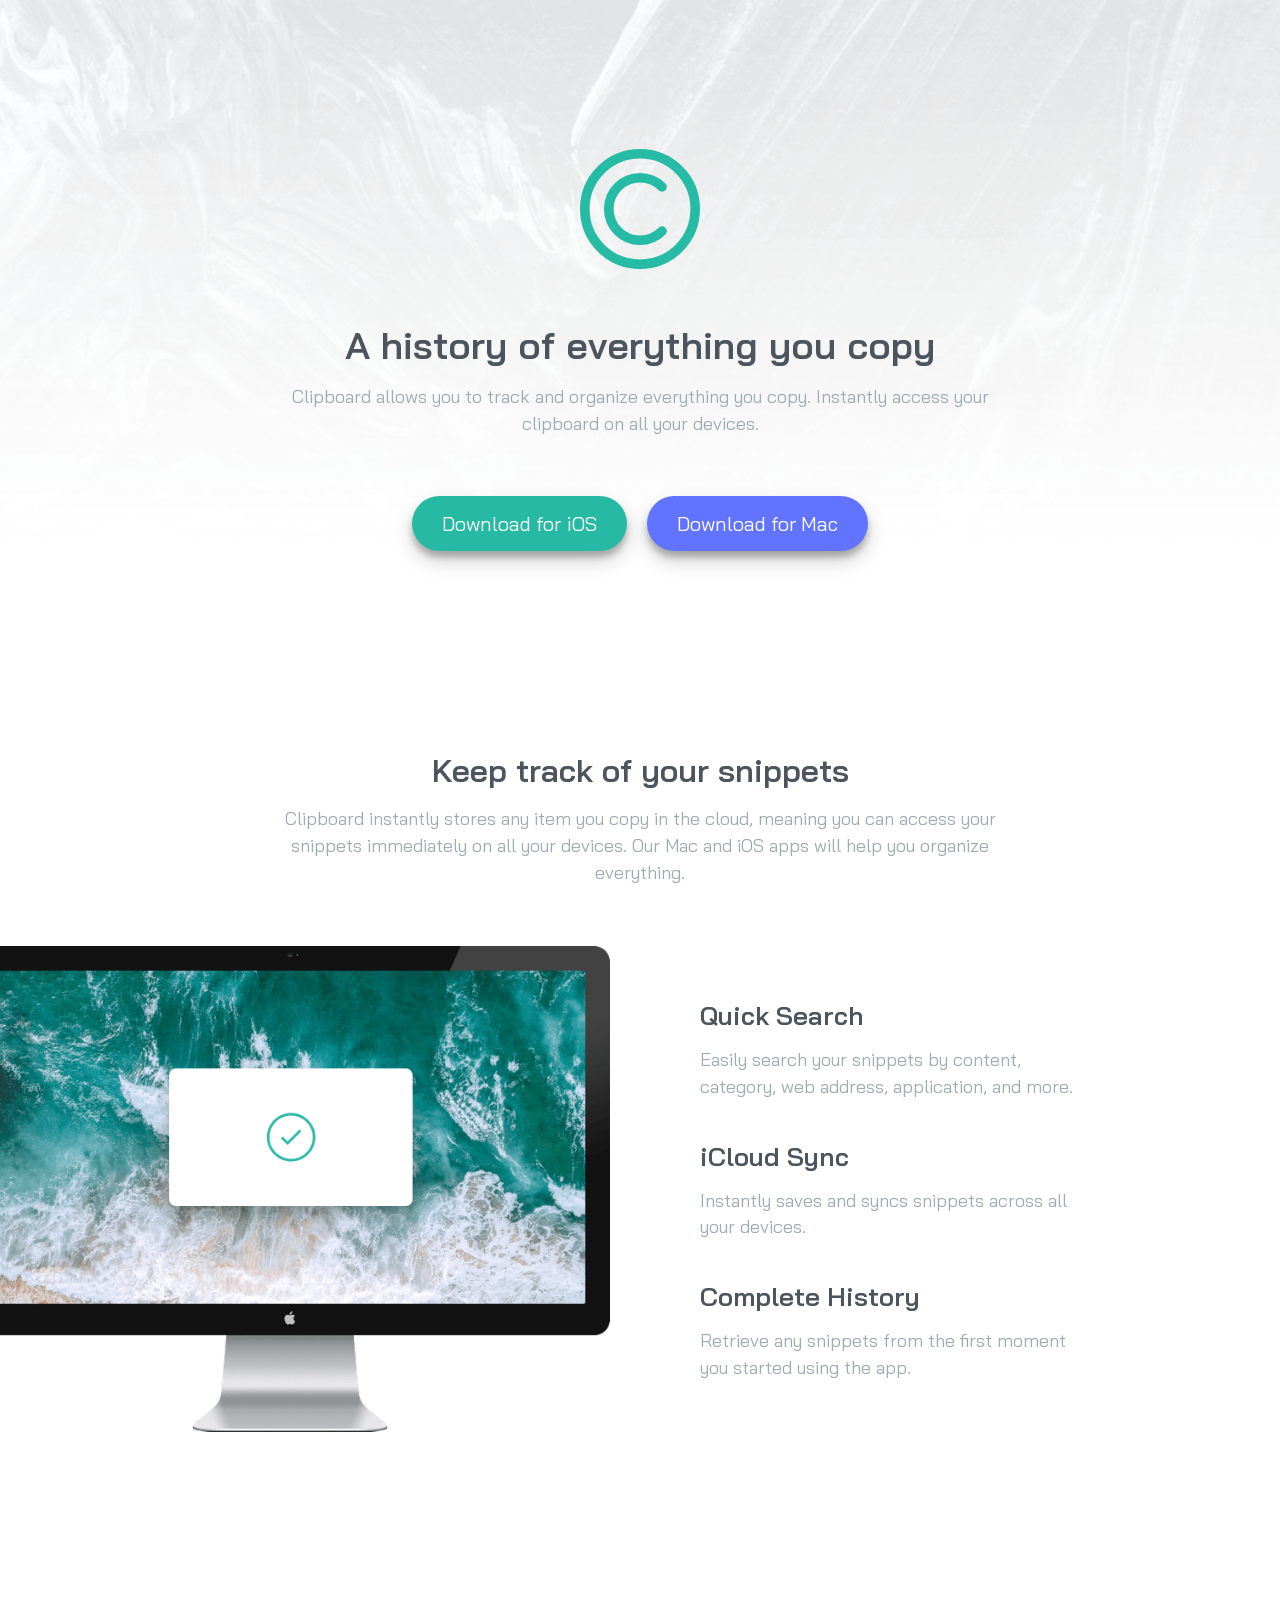
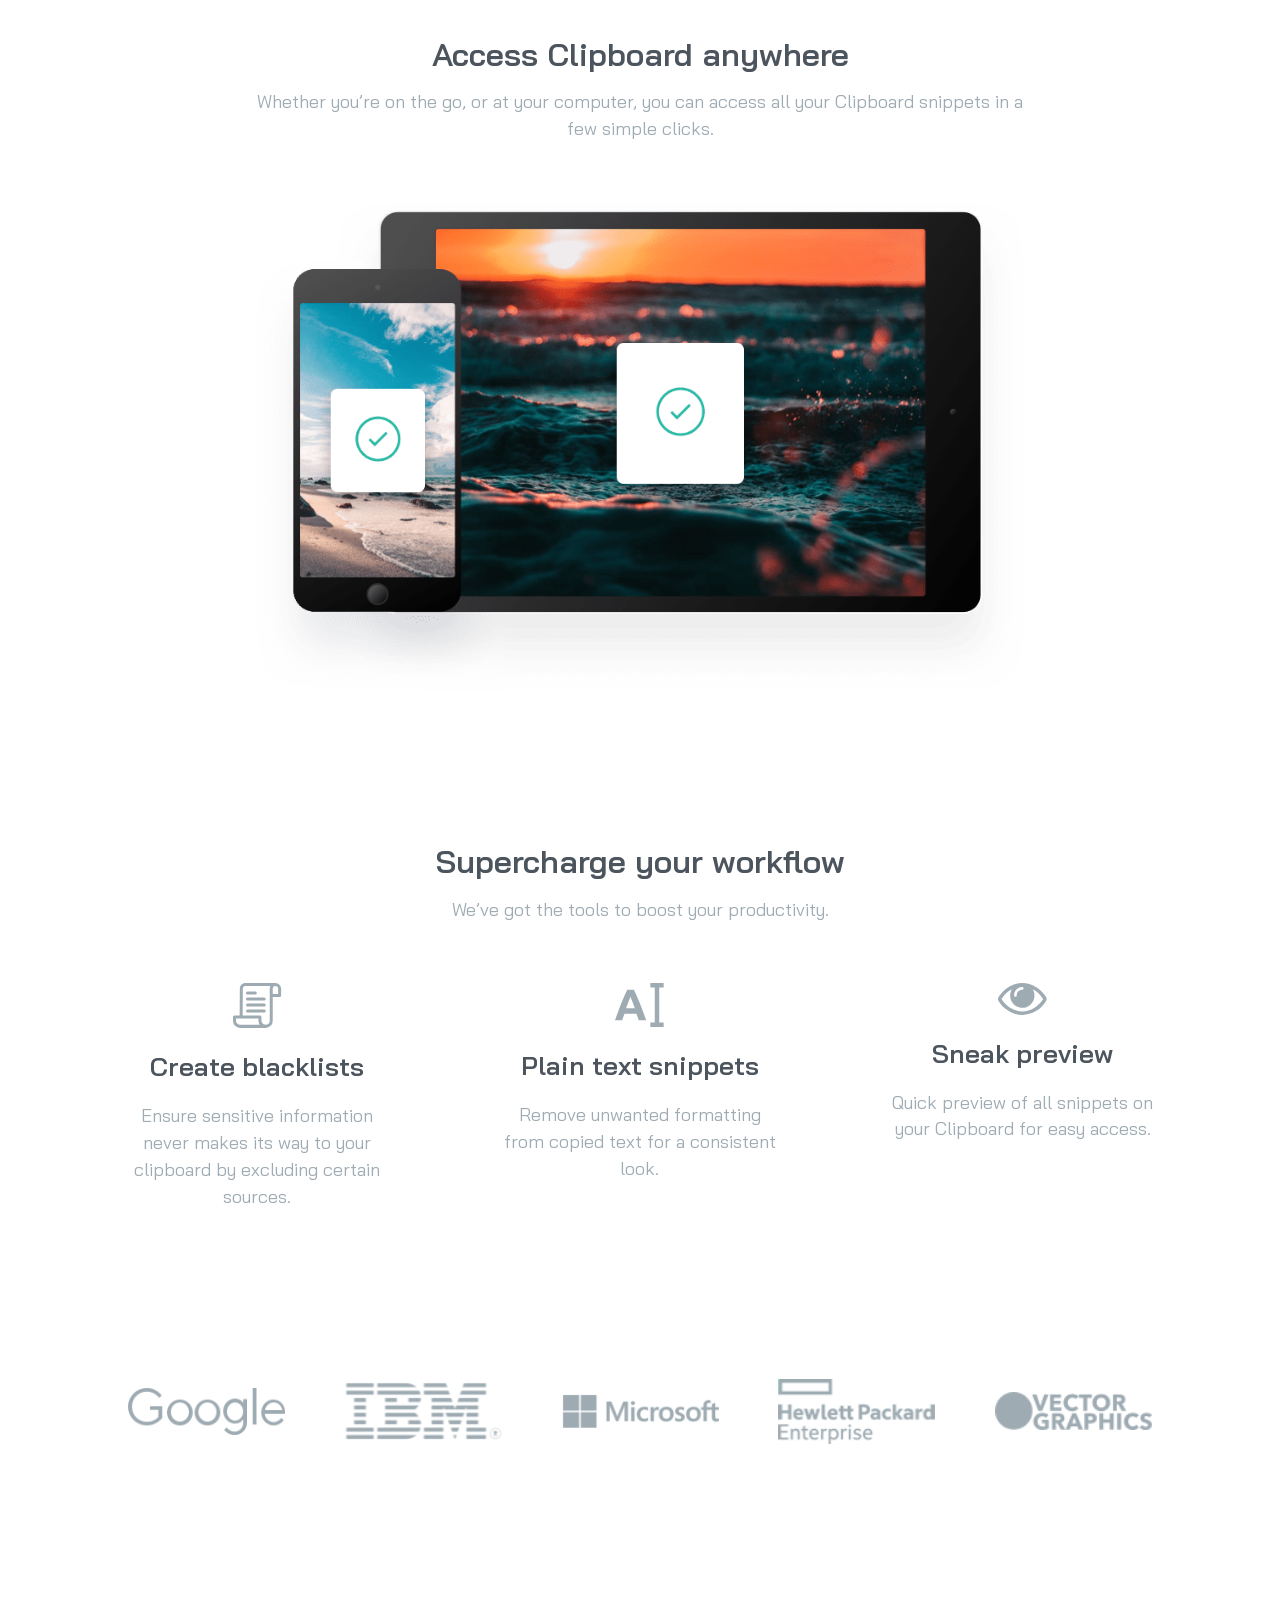
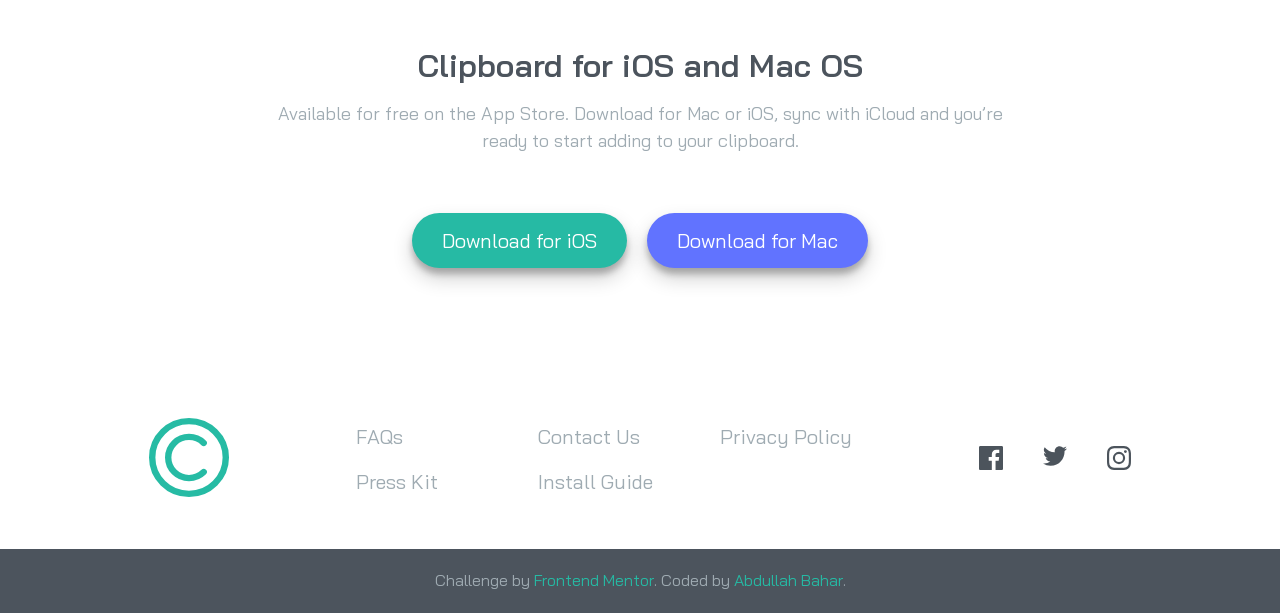
==== index.html @ fc191228 "Bu challenge için çalışan kod yüklendi." ====
<!DOCTYPE html>
<html lang="tr">

<head>
	<meta charset="UTF-8">
	<meta name="viewport" content="width=device-width, initial-scale=1.0">
	<!-- displays site properly based on user's device -->

	<link rel="icon" type="image/png" sizes="32x32" href="./images/favicon/favicon-32x32.png">

	<title>Frontend Mentor | Clipboard Landing Page</title>

	<!-- Google Fonts Preconnect -->
	<link rel="preconnect" href="https://fonts.googleapis.com">
	<link rel="preconnect" href="https://fonts.gstatic.com" crossorigin>

	<!-- Google Fonts -->
	<link href="https://fonts.googleapis.com/css2?family=Bai+Jamjuree:wght@400;600&display=swap" rel="stylesheet">

	<!-- CSS -->
	<link rel="stylesheet" href="css/style.css">
</head>

<body>
	<!-- Header Start -->
	<header class="header text-align-center">
		<div class="container">
			<div class="header-logo">
				<img class="logo" src="images/logo/logo.svg" alt="logo">
			</div>
			<div class="header-content">
				<h1 class="heading-pbe">A history of everything you copy</h1>
				<p class="text-pbe">
					Clipboard allows you to track and organize everything you
					copy. Instantly access your clipboard on all your devices.
				</p>
			</div>
			<div class="buttons">
				<a class="btn btn-ios" href="#">Download for iOS</a>
				<a class="btn btn-mac" href="#">Download for Mac</a>
			</div>
		</div>
	</header>
	<!-- Header End -->

	<!-- Menu Start -->
	<menu class="menu text-align-center">
		<div class="container">
			<div class="menu-head">
				<h2 class="heading-pbe">Keep track of your snippets</h2>
				<p class="text-pbe">
					Clipboard instantly stores any item you copy in the cloud,
					meaning you can access your snippets immediately on all your
					devices. Our Mac and iOS apps will help you organize everything.
				</p>
			</div>
			<div class="flex-direction menu-body">
				<div class="menu-img">
					<img src="images/image-computer.png" alt="computer image">
				</div>
				<div class="flex-direction menu-content">
					<div>
						<h3 class="heading-pbe">Quick Search</h3>
						<p>Easily search your snippets by content, category, web address, application, and more.</p>
					</div>
					<div>
						<h3 class="heading-pbe">iCloud Sync</h3>
						<p>Instantly saves and syncs snippets across all your devices.</p>
					</div>
					<div>
						<h3 class="heading-pbe">Complete History</h3>
						<p>Retrieve any snippets from the first moment you started using the app.</p>
					</div>
				</div>
			</div>
		</div>
	</menu>
	<!-- Menu End -->

	<!-- Section Access Start -->
	<section class="section text-align-center">
		<div class="container">
			<div class="section-header">
				<h2 class="heading-pbe">Access Clipboard anywhere</h2>
				<p class="text-pbe">
					Whether you’re on the go, or at your computer, you can access all your Clipboard
					snippets in a few simple clicks.
				</p>
			</div>
			<div class="section-img">
				<img src="images/image-devices.png" alt="devices image">
			</div>
		</div>
	</section>
	<!-- Section Access End -->

	<!-- Section Supercharge Start -->
	<section class="section workflow text-align-center">
		<div class="container">
			<div class="section-header">
				<h2 class="heading-pbe">Supercharge your workflow</h2>
				<p class="text-pbe">
					We’ve got the tools to boost your productivity.
				</p>
			</div>
			<div class="flex-direction section-content">
				<div class="card">
					<img class="section-icon pbe-2" src="images/icon/icon-blacklist.svg" alt="">
					<h3 class="pbe-2">Create blacklists</h3>
					<p class="pbe-2">Ensure sensitive information never makes its way to your clipboard by excluding
						certain sources.
					</p>
				</div>
				<div class="card">
					<img class="section-icon pbe-2" src="images/icon/icon-text.svg" alt="">
					<h3 class="pbe-2">Plain text snippets</h3>
					<p class="pbe-2">Remove unwanted formatting from copied text for a consistent look.</p>
				</div>
				<div class="card">
					<img class="section-icon pbe-2" src="images/icon/icon-preview.svg" alt="">
					<h3 class="pbe-2">Sneak preview</h3>
					<p class="pbe-2">Quick preview of all snippets on your Clipboard for easy access.</p>
				</div>
			</div>
		</div>
	</section>
	<!-- Section Supercharge End -->

	<!-- Brand Start -->
	<section class="brand">
		<div class="container">
			<div class="brand-lists flex-direction">
				<a class="brand-item">
					<img src="images/icon/logo-google.png" alt="google icon">
				</a>
				<a class="brand-item">
					<img src="images/icon/logo-ibm.png" alt="ibm icon">
				</a>
				<a class="brand-item">
					<img src="images/icon/logo-microsoft.png" alt="microsoft icon">
				</a>
				<a class="brand-item">
					<img src="images/icon/logo-hp.png" alt="hp icon">
				</a>
				<a class="brand-item">
					<img src="images/icon/logo-vector-graphics.png" alt="vg icon">
				</a>
			</div>
		</div>
	</section>
	<!-- Brand End -->

	<!-- Section Clipboard Start -->
	<section class="section">
		<div class="container text-align-center">
			<div>
				<h2 class="heading-pbe">Clipboard for iOS and Mac OS</h2>
				<p class="text-pbe">
					Available for free on the App Store. Download for Mac or iOS, sync with iCloud
					and you’re ready to start adding to your clipboard.
				</p>
			</div>
			<div class="buttons">
				<a class="btn btn-ios" href="#">Download for iOS</a>
				<a class="btn btn-mac" href="#">Download for Mac</a>
			</div>
		</div>
	</section>
	<!-- Section Clipboard End -->

	<!-- Footer Start -->
	<footer class="footer">
		<div class="container">
			<div class="footer-logo">
				<a href="#">
					<img src="images/logo/logo.svg" alt="logo">
				</a>
			</div>
			<div>
				<ul class="footer-links">
					<li class="footer-link">
						<a href="#">FAQs</a>
					</li>
					<li class="footer-link">
						<a href="#">Contact Us</a>
					</li>
					<li class="footer-link">
						<a href="#">Privacy Policy</a>
					</li>
					<li class="footer-link">
						<a href="#">Press Kit</a>
					</li>
					<li class="footer-link">
						<a href="#">Install Guide</a>
					</li>
				</ul>
			</div>
			<div class="social">
				<ul class="social-links">
					<li class="social-link">
						<a href="#">
							<img src="images/icon/icon-facebook.svg" alt="facebook icon">
						</a>
					</li>
					<li class="social-link">
						<a href="#">
							<img src="images/icon/icon-twitter.svg" alt="twitter icon">
						</a>
					</li>
					<li class="social-link">
						<a href="#">
							<img src="images/icon/icon-instagram.svg" alt="instagram icon">
						</a>
					</li>
				</ul>
			</div>
		</div>
	</footer>
	<!-- Footer End -->

	<!-- Footer Bottom Start -->
	<section class="footer-bottom text-align-center">
		<div class="container">
			<p class="attribution">
				Challenge by <a href="https://www.frontendmentor.io?ref=challenge" target="_blank">Frontend Mentor</a>.
				Coded by <a href="#">Abdullah Bahar</a>.
			</p>
		</div>
	</section>
	<!-- Footer Bottom End -->
</body>

</html>
---- css/style.css ----
/* =========== Variables =========== */
:root {
	/* Primary */
	--green-500: hsl(171, 66%, 44%);
	--blue-100: hsl(233, 100%, 69%);
	/* Neutral */
	--gray-700: hsl(210, 10%, 33%);
	--gray-500: hsl(201, 11%, 66%);
	--white: hsl(0, 0%, 100%);
}

/* =========== Global Styles =========== */
* {
	margin: 0;
	padding: 0;
	box-sizing: border-box;
}

html {
	font-size: 56.25%;
}

body {
	font-family: "Bai Jamjuree", sans-serif;
	font-weight: 400;
	/* Default Font Değeri */
	font-style: normal;
}

h1,
h2,
h3 {
	color: var(--gray-700);
	font-weight: 600;
}

h1 {
	font-size: 3.8rem;
}

h2 {
	font-size: 3.2rem;
}

h3 {
	font-size: 2.6rem;
}

p {
	font-size: 1.8rem;
	line-height: 1.5;
	color: var(--gray-500);
}

a {
	display: inline-block;
	text-decoration: none;
}

img {
	width: 100%;
	height: auto;
}

ul {
	list-style: none;
}

.container {
	/* I. Yönetem - yatayda ortalama */
	max-width: 90%;
	margin-inline: auto;

	/* II. Yönetem - yatayda ortalama */
	/* padding-inline: 5%; */

	margin-block-end: 20rem;
}

.section .container {
	margin-block-end: 15rem;
}

.heading-pbe {
	padding-block-end: 1.5rem;
}

.text-pbe {
	padding-block-end: 6rem;
}

.pbe-2 {
	padding-block-end: 2rem;
}

.text-align-center {
	text-align: center;
}

.flex-direction {
	display: flex;
	flex-direction: column;
	gap: 6rem;
}

/* Buttons */
.btn {
	font-size: 2rem;
	background-color: var(--blue-100);
	color: var(--white);
	border-radius: 5rem;
	padding: 1.5rem 6rem;
	box-shadow: rgba(0, 0, 0, 0.19) 0px 10px 20px,
		rgba(0, 0, 0, 0.23) 0px 6px 6px;
	transition: all .5s ease;
}

.btn-ios {
	background-color: var(--green-500);
}

.btn:hover {
	opacity: .7;
}

.buttons {
	display: flex;
	flex-direction: column;
	align-items: center;
	gap: 2rem;
}

/* =========== Header =========== */
.header {
	background-image: url("../images/background/bg-header-mobile.png");
	background-repeat: no-repeat;
	background-size: cover;
	background-origin: padding-box;
	background-position: center;
}

.header .logo {
	width: 12rem;
	padding-block: 15rem 5rem;
}

/* =========== Section Supercharge =========== */

.section .section-icon {
	width: 5rem;
}

/* =========== Brand =========== */

.brand .flex-direction {
	align-items: center;
}

.brand .brand-item {
	width: 15rem;
}

/* =========== Footer =========== */

.footer .container {
	display: grid;
	gap: 5rem;
	margin-block-end: 5rem;
	justify-items: center;
	text-align: center;
}

.footer .footer-logo {
	width: 8rem;
}

.footer .footer-links {
	display: flex;
	flex-direction: column;
	gap: 2rem;
}

.footer .footer-links a {
	font-size: 2rem;
	color: var(--gray-500);
	transition: color .3s ease-in-out;
}

.footer .footer-link a:hover {
	color: var(--green-500);
}

.footer .social-links {
	display: flex;
	flex-direction: row;
	gap: 4rem;
}

/* =========== Footer Bottom =========== */

.footer-bottom {
	background-color: var(--gray-700);
}

.footer-bottom .container {
	margin-block: 0;
	padding-block: 2rem;
}

.attribution {
	text-align: center;
	font-size: 1.6rem;
}

.attribution a {
	color: var(--green-500)
}

/* =========== Responsive =========== */

@media screen and (min-width: 576px) {
	/* Header Backgroun change */
	.header {
		background-image: url("../images/background/bg-header-desktop.png");
	}
}

@media screen and (min-width: 768px) {
	html {
		font-size: 62.25%;
	}
	
	/* Container */
	.container {
		width: 70%;
	}

	/* Buttons */
	.buttons {
		flex-direction: row;
		justify-content: center;
	}

	.btn {
		padding-inline: 3rem;
	}

}

@media screen and (min-width: 992px) {
	/* menu */
	.footer .container,
	.brand .container,
	.section.workflow .container,
	.menu .container {
		margin-inline: unset;
		max-width: unset;
		width: 100%;
	}

	.menu .menu-head {
		max-width: 70%;
		margin-inline: auto;
	}

	.menu .menu-body {
		flex-direction: row;
	}

	.menu .menu-img {
		flex-basis: 50%;
	}

	.menu .menu-img img {
		position: relative;
		left: -3rem;
	}

	.menu .menu-body .menu-content {
		flex-direction: column;
		text-align: start;
		gap: 4rem;
		flex-basis: 30%;
		margin-block: auto;
	}

	/* Section Supercharge */	
	.section .section-content {
		max-width: 85%;
		margin-inline: auto;
		flex-direction: row;
		justify-content: space-around;
	}

	.section .section-content .card {
		width: 25%;
	}

	/* Brand */
	.brand .container {
		max-width: 80%;
		margin-inline: auto;
	}

	.brand .brand-lists {
		flex-direction: row;
		justify-content: space-between;
	}

	.brand .brand-item {
		width: 20rem;
	}

	/* Footer */
	.footer .container {
		padding-inline: 15rem;
		grid-template-columns: repeat(3, auto);
		grid-template-rows: auto;
		align-items: center;
		justify-content: space-between;
	}

	.footer .footer-links {
		display: grid;
		grid-template-columns: repeat(3, 1fr);
		grid-template-rows: auto;
		column-gap: 5rem;
		text-align: start;
	}
}

@media screen and (min-width: 1200px) {
	/* Container */
	.container {
		width: 60%;
	}

	.menu .menu-head {
		max-width: 60%;
	}
}
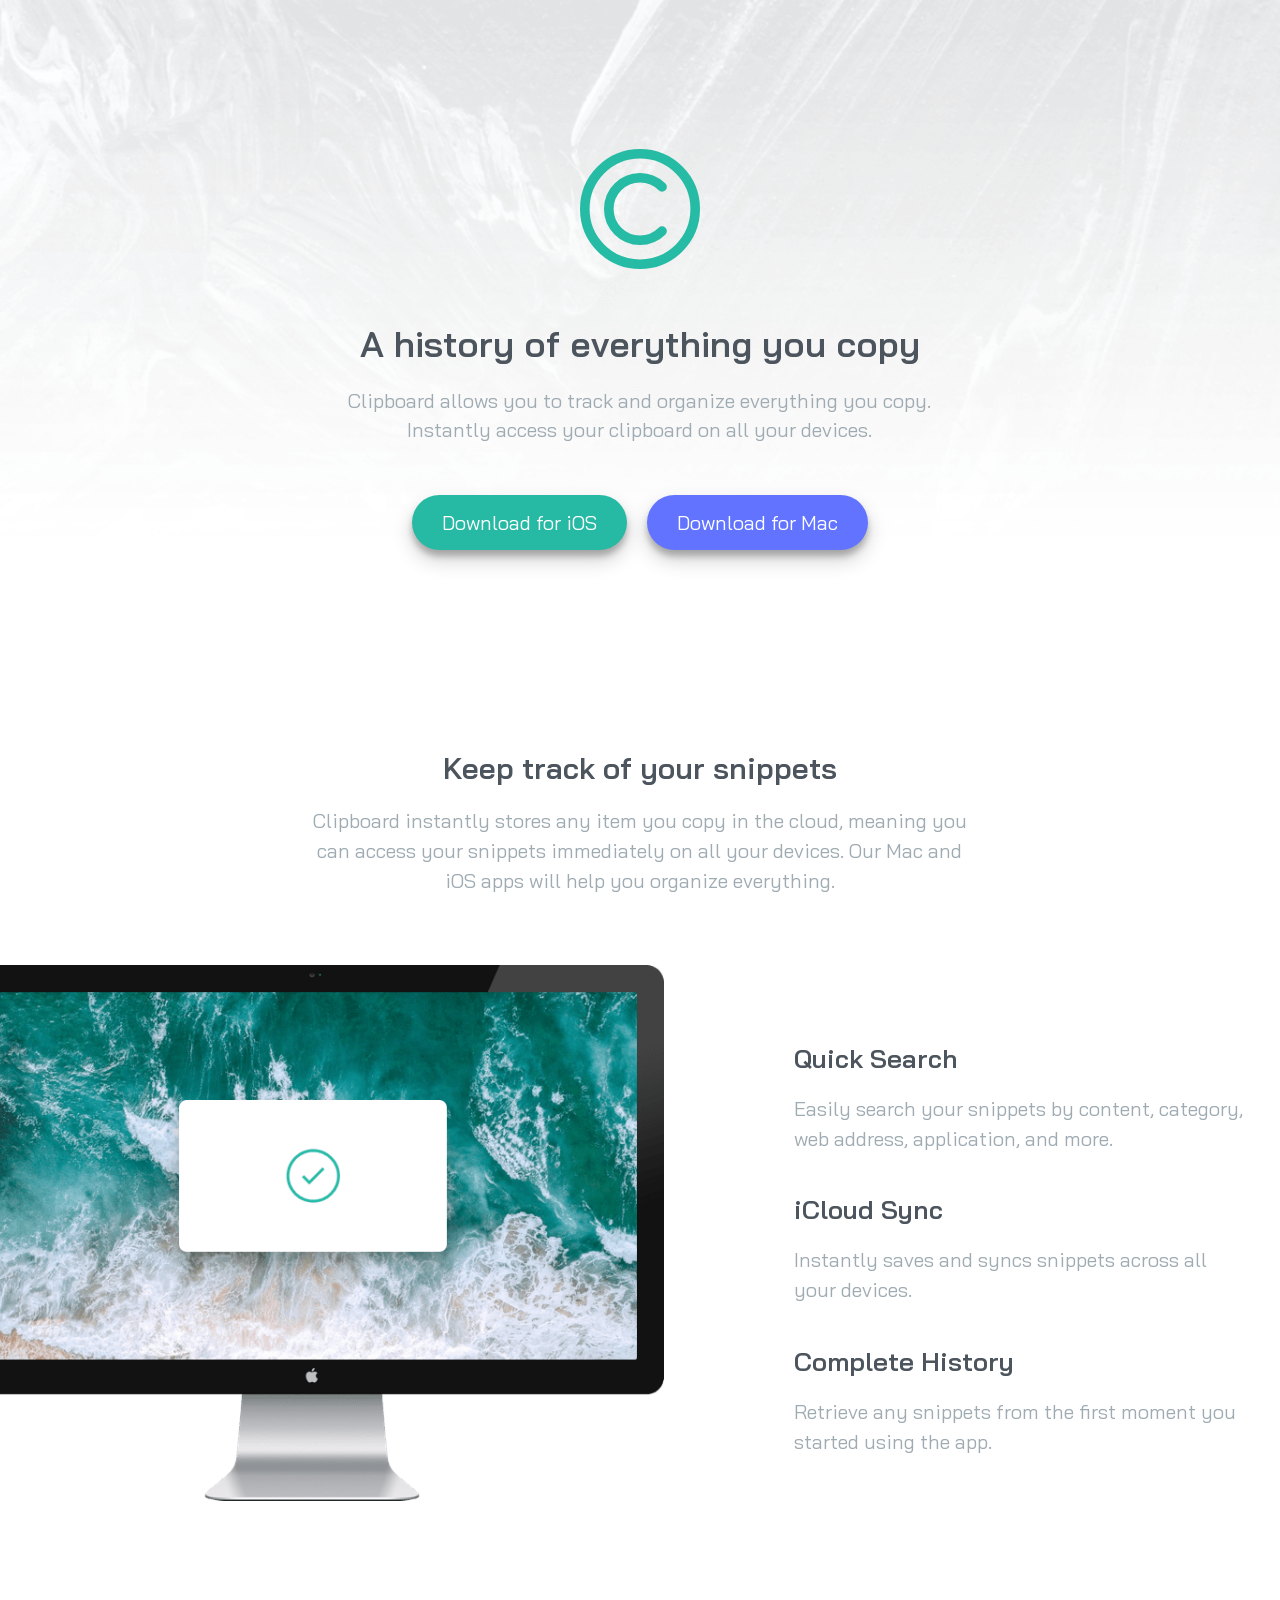
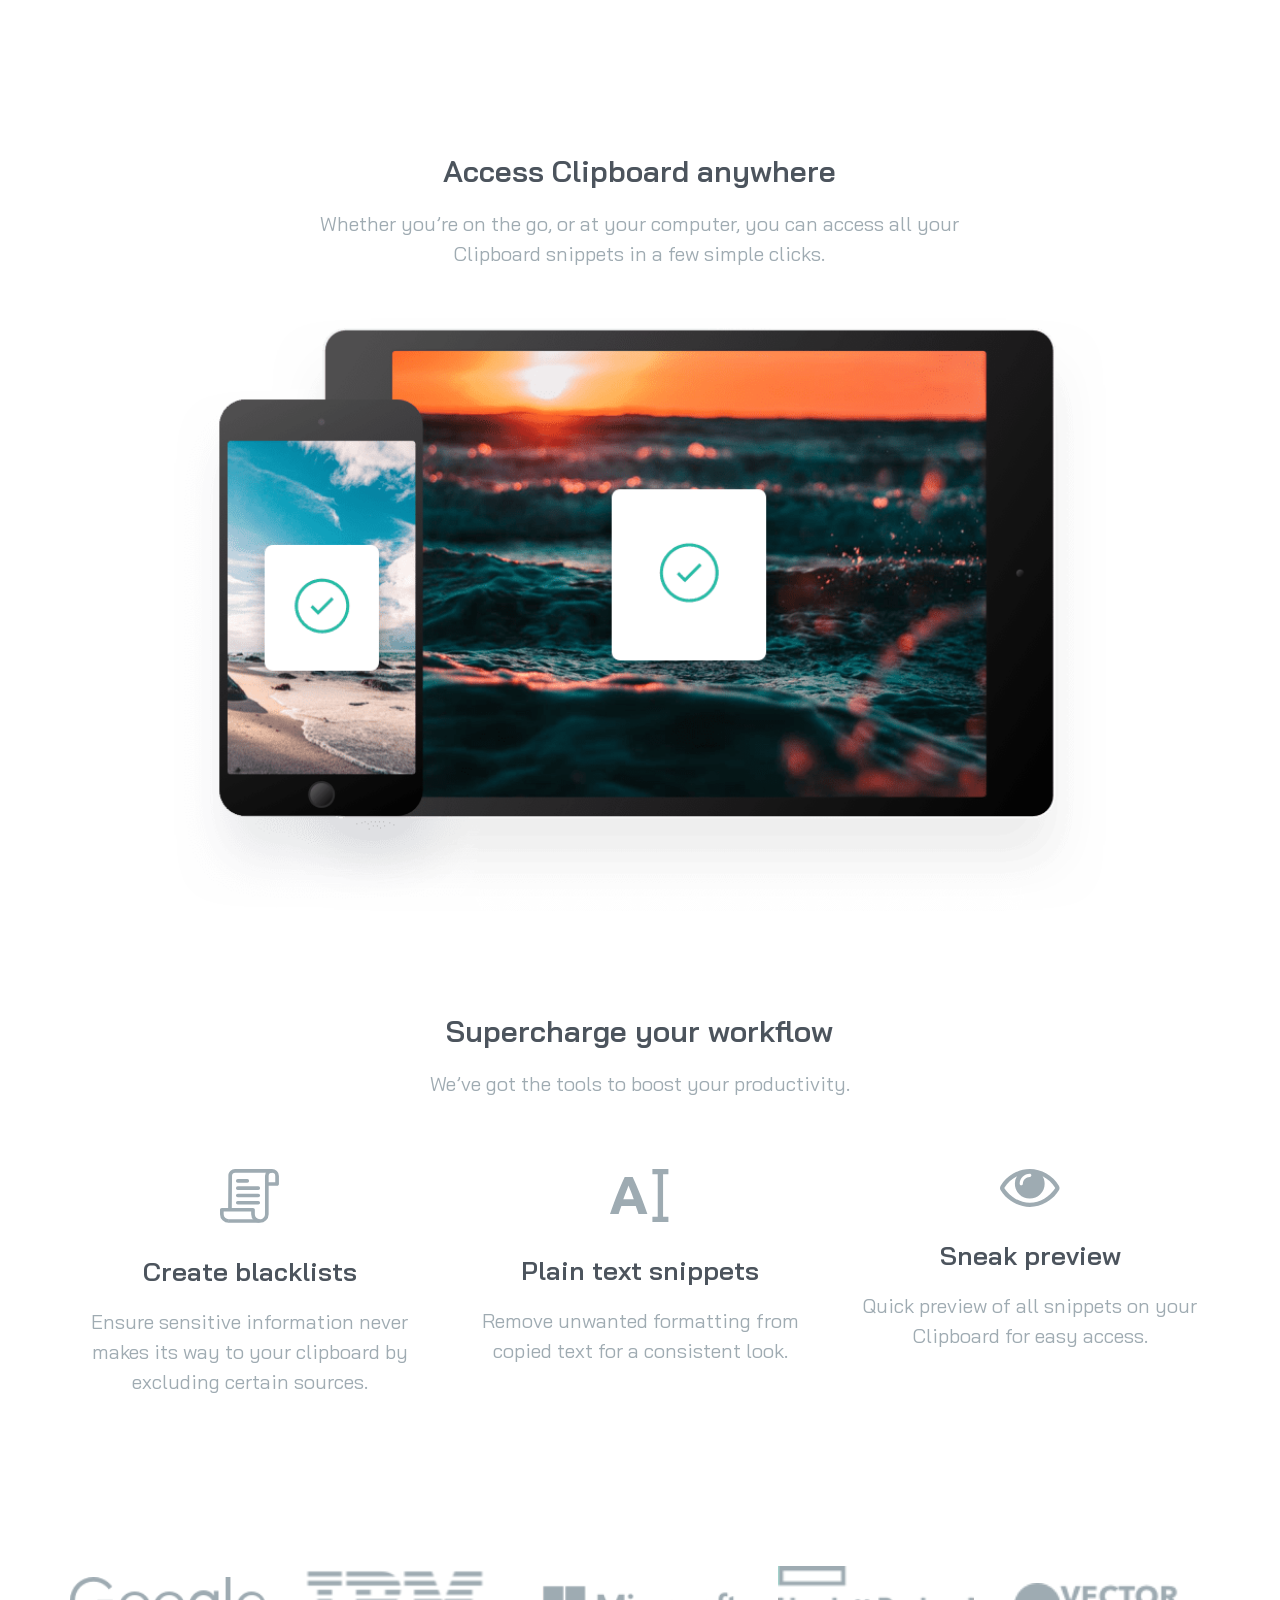
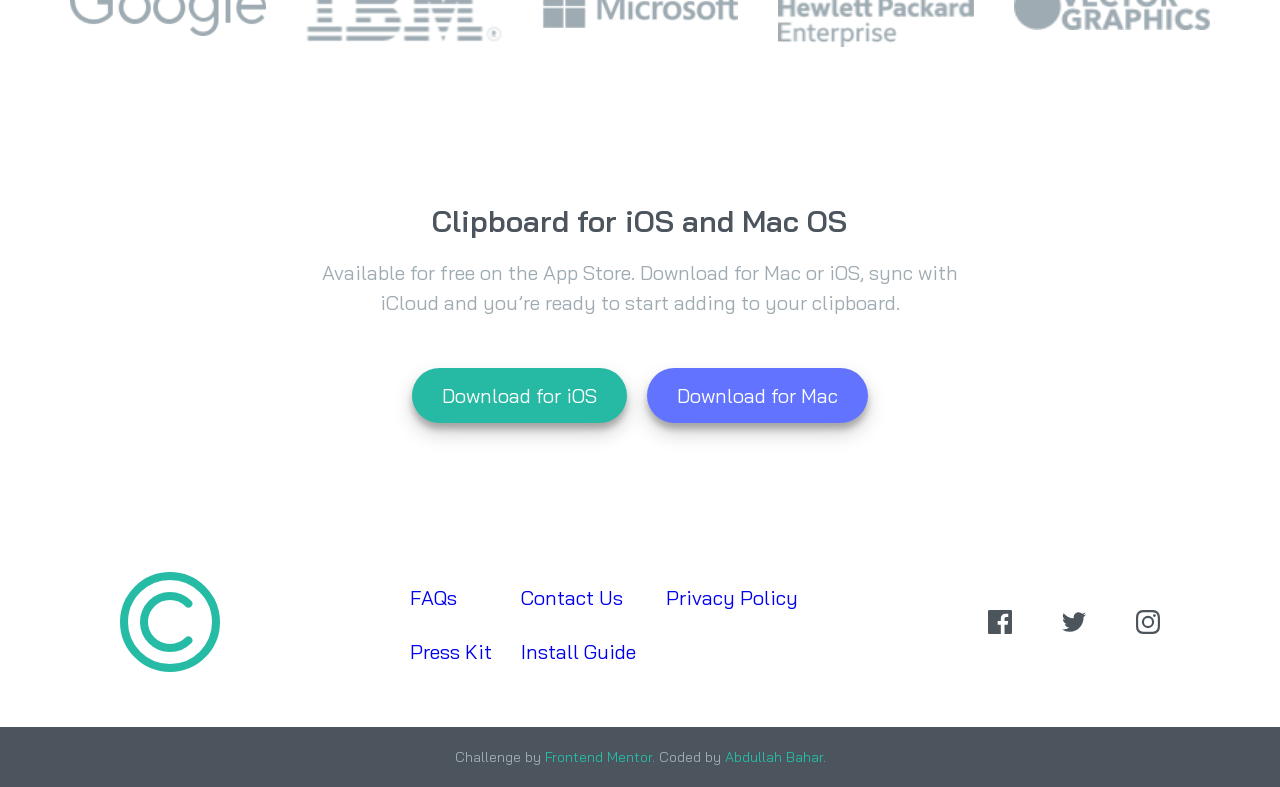
==== commit 5b9ac229: "Challenge dosyaları yüklendi" ====
--- a/index.html
+++ b/index.html
@@ -1,5 +1,5 @@
 <!DOCTYPE html>
-<html lang="tr">
+<html lang="en">
 
 <head>
 	<meta charset="UTF-8">
@@ -22,20 +22,21 @@
 </head>
 
 <body>
+
 	<!-- Header Start -->
-	<header class="header text-align-center">
-		<div class="container">
-			<div class="header-logo">
-				<img class="logo" src="images/logo/logo.svg" alt="logo">
-			</div>
-			<div class="header-content">
-				<h1 class="heading-pbe">A history of everything you copy</h1>
-				<p class="text-pbe">
+	<header class="header text-center">
+		<div class="container-small m-inline-auto me-20">
+			<div class="header-logo m-inline-auto">
+				<img src="images/logo/logo.svg" alt="logo">
+			</div>
+			<div>
+				<h1>A history of everything you copy</h1>
+				<p class="me-3">
 					Clipboard allows you to track and organize everything you
 					copy. Instantly access your clipboard on all your devices.
 				</p>
 			</div>
-			<div class="buttons">
+			<div class="d-flex">
 				<a class="btn btn-ios" href="#">Download for iOS</a>
 				<a class="btn btn-mac" href="#">Download for Mac</a>
 			</div>
@@ -44,31 +45,31 @@
 	<!-- Header End -->
 
 	<!-- Menu Start -->
-	<menu class="menu text-align-center">
-		<div class="container">
-			<div class="menu-head">
-				<h2 class="heading-pbe">Keep track of your snippets</h2>
-				<p class="text-pbe">
+	<menu class="menu text-center">
+		<div class="container-menu">
+			<div class="m-inline-auto container-small me-5">
+				<h2>Keep track of your snippets</h2>
+				<p>
 					Clipboard instantly stores any item you copy in the cloud,
 					meaning you can access your snippets immediately on all your
 					devices. Our Mac and iOS apps will help you organize everything.
 				</p>
 			</div>
-			<div class="flex-direction menu-body">
+			<div class="menu-content d-flex me-20">
 				<div class="menu-img">
 					<img src="images/image-computer.png" alt="computer image">
 				</div>
-				<div class="flex-direction menu-content">
+				<div class="menu-text d-flex container-small">
 					<div>
-						<h3 class="heading-pbe">Quick Search</h3>
+						<h3>Quick Search</h3>
 						<p>Easily search your snippets by content, category, web address, application, and more.</p>
 					</div>
 					<div>
-						<h3 class="heading-pbe">iCloud Sync</h3>
+						<h3>iCloud Sync</h3>
 						<p>Instantly saves and syncs snippets across all your devices.</p>
 					</div>
 					<div>
-						<h3 class="heading-pbe">Complete History</h3>
+						<h3>Complete History</h3>
 						<p>Retrieve any snippets from the first moment you started using the app.</p>
 					</div>
 				</div>
@@ -78,71 +79,71 @@
 	<!-- Menu End -->
 
 	<!-- Section Access Start -->
-	<section class="section text-align-center">
-		<div class="container">
-			<div class="section-header">
-				<h2 class="heading-pbe">Access Clipboard anywhere</h2>
-				<p class="text-pbe">
+	<section class="section-access text-center me-10">
+		<div>
+			<div class="container-small m-inline-auto me-3">
+				<h2>Access Clipboard anywhere</h2>
+				<p>
 					Whether you’re on the go, or at your computer, you can access all your Clipboard
 					snippets in a few simple clicks.
 				</p>
 			</div>
-			<div class="section-img">
+			<div class="container-larg m-inline-auto">
 				<img src="images/image-devices.png" alt="devices image">
 			</div>
 		</div>
 	</section>
 	<!-- Section Access End -->
 
-	<!-- Section Supercharge Start -->
-	<section class="section workflow text-align-center">
-		<div class="container">
-			<div class="section-header">
-				<h2 class="heading-pbe">Supercharge your workflow</h2>
-				<p class="text-pbe">
+	<!-- Section workflow Start -->
+	<section class="section-workflow text-center me-15">
+		<div>
+			<div class="me-5 container-small m-inline-auto">
+				<h2>Supercharge your workflow</h2>
+				<p>
 					We’ve got the tools to boost your productivity.
 				</p>
 			</div>
-			<div class="flex-direction section-content">
+			<div class="d-flex container-larg m-inline-auto">
 				<div class="card">
-					<img class="section-icon pbe-2" src="images/icon/icon-blacklist.svg" alt="">
-					<h3 class="pbe-2">Create blacklists</h3>
-					<p class="pbe-2">Ensure sensitive information never makes its way to your clipboard by excluding
+					<img class="me-3" src="images/icon/icon-blacklist.svg" alt="icon blacklist">
+					<h3>Create blacklists</h3>
+					<p>Ensure sensitive information never makes its way to your clipboard by excluding
 						certain sources.
 					</p>
 				</div>
 				<div class="card">
-					<img class="section-icon pbe-2" src="images/icon/icon-text.svg" alt="">
-					<h3 class="pbe-2">Plain text snippets</h3>
-					<p class="pbe-2">Remove unwanted formatting from copied text for a consistent look.</p>
+					<img class="me-3" src="images/icon/icon-text.svg" alt="icon text">
+					<h3>Plain text snippets</h3>
+					<p>Remove unwanted formatting from copied text for a consistent look.</p>
 				</div>
 				<div class="card">
-					<img class="section-icon pbe-2" src="images/icon/icon-preview.svg" alt="">
-					<h3 class="pbe-2">Sneak preview</h3>
-					<p class="pbe-2">Quick preview of all snippets on your Clipboard for easy access.</p>
-				</div>
-			</div>
-		</div>
-	</section>
-	<!-- Section Supercharge End -->
+					<img class="me-3" src="images/icon/icon-preview.svg" alt="icon preview">
+					<h3>Sneak preview</h3>
+					<p>Quick preview of all snippets on your Clipboard for easy access.</p>
+				</div>
+			</div>
+		</div>
+	</section>
+	<!-- Section workflow End -->
 
 	<!-- Brand Start -->
-	<section class="brand">
-		<div class="container">
-			<div class="brand-lists flex-direction">
-				<a class="brand-item">
+	<section class="brand text-center me-15 container-larg m-inline-auto">
+		<div>
+			<div class="d-flex">
+				<a href="#" class="brand-item">
 					<img src="images/icon/logo-google.png" alt="google icon">
 				</a>
-				<a class="brand-item">
+				<a href="#" class="brand-item">
 					<img src="images/icon/logo-ibm.png" alt="ibm icon">
 				</a>
-				<a class="brand-item">
+				<a href="#" class="brand-item">
 					<img src="images/icon/logo-microsoft.png" alt="microsoft icon">
 				</a>
-				<a class="brand-item">
+				<a href="#" class="brand-item">
 					<img src="images/icon/logo-hp.png" alt="hp icon">
 				</a>
-				<a class="brand-item">
+				<a href="#" class="brand-item">
 					<img src="images/icon/logo-vector-graphics.png" alt="vg icon">
 				</a>
 			</div>
@@ -151,16 +152,16 @@
 	<!-- Brand End -->
 
 	<!-- Section Clipboard Start -->
-	<section class="section">
-		<div class="container text-align-center">
+	<section class="section-clipboard text-center me-15">
+		<div class="container-small m-inline-auto">
 			<div>
-				<h2 class="heading-pbe">Clipboard for iOS and Mac OS</h2>
-				<p class="text-pbe">
+				<h2>Clipboard for iOS and Mac OS</h2>
+				<p class="me-3">
 					Available for free on the App Store. Download for Mac or iOS, sync with iCloud
 					and you’re ready to start adding to your clipboard.
 				</p>
 			</div>
-			<div class="buttons">
+			<div class="d-flex">
 				<a class="btn btn-ios" href="#">Download for iOS</a>
 				<a class="btn btn-mac" href="#">Download for Mac</a>
 			</div>
@@ -169,15 +170,15 @@
 	<!-- Section Clipboard End -->
 
 	<!-- Footer Start -->
-	<footer class="footer">
-		<div class="container">
-			<div class="footer-logo">
+	<footer class="footer text-center me-5 m-inline-auto">
+		<div class="d-grid">
+			<div class="footer-logo m-inline-auto">
 				<a href="#">
 					<img src="images/logo/logo.svg" alt="logo">
 				</a>
 			</div>
 			<div>
-				<ul class="footer-links">
+				<ul class="d-grid footer-links">
 					<li class="footer-link">
 						<a href="#">FAQs</a>
 					</li>
@@ -196,7 +197,7 @@
 				</ul>
 			</div>
 			<div class="social">
-				<ul class="social-links">
+				<ul class="d-flex social-links">
 					<li class="social-link">
 						<a href="#">
 							<img src="images/icon/icon-facebook.svg" alt="facebook icon">
@@ -219,8 +220,8 @@
 	<!-- Footer End -->
 
 	<!-- Footer Bottom Start -->
-	<section class="footer-bottom text-align-center">
-		<div class="container">
+	<section class="footer-bottom text-center">
+		<div class="m-inline-auto container-sm">
 			<p class="attribution">
 				Challenge by <a href="https://www.frontendmentor.io?ref=challenge" target="_blank">Frontend Mentor</a>.
 				Coded by <a href="#">Abdullah Bahar</a>.
--- a/css/style.css
+++ b/css/style.css
@@ -1,15 +1,41 @@
 /* =========== Variables =========== */
 :root {
-	/* Primary */
+	/* Font Familiy */
+	--font-primary: "Bai Jamjuree", sans-serif;
+	--font-regular: 400;
+	--font-bold: 600;
+	--lh-base: 1.5;
+
+	/* Font Size */
+	--fs-h1: 3.6rem;
+	--fs-h2: 3rem;
+	--fs-h3: 2.6rem;
+	--fs-p: 2rem;
+
+	/* Colors */
 	--green-500: hsl(171, 66%, 44%);
 	--blue-100: hsl(233, 100%, 69%);
-	/* Neutral */
 	--gray-700: hsl(210, 10%, 33%);
 	--gray-500: hsl(201, 11%, 66%);
 	--white: hsl(0, 0%, 100%);
+
+	/* Breakpoints */
+	--bp-sm: 57.6rem;
+	--bp-md: 76.8rem;
+	--bp-lg: 99.2rem;
+	--bp-xl: 120rem;
+	--bp-xxl: 140rem;
+
+	/* Container widths */
+	--container-sm: 54rem;
+	--container-md: 72rem;
+	--container-lg: 96rem;
+	--container-xl: 114rem;
+	--container-xxl: 132rem;
 }
 
 /* =========== Global Styles =========== */
+
 * {
 	margin: 0;
 	padding: 0;
@@ -17,44 +43,48 @@
 }
 
 html {
-	font-size: 56.25%;
+	font-size: 50%;
 }
 
 body {
-	font-family: "Bai Jamjuree", sans-serif;
-	font-weight: 400;
-	/* Default Font Değeri */
-	font-style: normal;
-}
-
-h1,
+	font-family: var(--font-primary);
+}
+
+h3,
 h2,
+h1 {
+	font-weight: var(--font-bold);
+	color: var(--gray-700);
+	padding-block-end: 2rem;
+}
+
+h1 {
+	font-size: var(--fs-h1);
+}
+
+h2 {
+	font-size: var(--fs-h2);
+}
+
 h3 {
-	color: var(--gray-700);
-	font-weight: 600;
-}
-
-h1 {
-	font-size: 3.8rem;
-}
-
-h2 {
-	font-size: 3.2rem;
-}
-
-h3 {
-	font-size: 2.6rem;
+	font-size: var(--fs-h3);
 }
 
 p {
-	font-size: 1.8rem;
-	line-height: 1.5;
+	font-weight: var(--font-regular);
 	color: var(--gray-500);
+	font-size: var(--fs-p);
+	line-height: var(--lh-base);
+	padding-block-end: 2rem;
 }
 
 a {
-	display: inline-block;
 	text-decoration: none;
+	font-size: var(--fs-p);
+}
+
+ul {
+	list-style: none;
 }
 
 img {
@@ -62,138 +92,129 @@
 	height: auto;
 }
 
-ul {
-	list-style: none;
-}
-
-.container {
-	/* I. Yönetem - yatayda ortalama */
-	max-width: 90%;
+.me-3 {margin-block-end: 3rem;}
+.me-5 {margin-block-end: 5rem;}
+.me-10 {margin-block-end: 10rem;}
+.me-15 {margin-block-end: 15rem;}
+.me-20 {margin-block-end: 20rem;}
+
+.m-inline-auto {
 	margin-inline: auto;
-
-	/* II. Yönetem - yatayda ortalama */
-	/* padding-inline: 5%; */
-
-	margin-block-end: 20rem;
-}
-
-.section .container {
-	margin-block-end: 15rem;
-}
-
-.heading-pbe {
-	padding-block-end: 1.5rem;
-}
-
-.text-pbe {
-	padding-block-end: 6rem;
-}
-
-.pbe-2 {
-	padding-block-end: 2rem;
-}
-
-.text-align-center {
+}
+
+.text-center {
 	text-align: center;
 }
 
-.flex-direction {
+.container-small {
+	max-width: var(--container-sm);
+	padding-inline: 3rem;
+}
+
+.container-larg {
+	padding-inline: 3rem;
+}
+
+/* =========== Display Flex & Grid =========== */
+
+.d-flex {
 	display: flex;
 	flex-direction: column;
-	gap: 6rem;
-}
-
-/* Buttons */
+	gap: 2rem;
+}
+
+.d-grid {
+	display: grid;
+	gap: 3rem;
+}
+
+/* =========== Button =========== */
+
 .btn {
-	font-size: 2rem;
-	background-color: var(--blue-100);
+	background-color: var(--green-500);
 	color: var(--white);
+	padding: 1.5rem 6rem;
 	border-radius: 5rem;
-	padding: 1.5rem 6rem;
 	box-shadow: rgba(0, 0, 0, 0.19) 0px 10px 20px,
 		rgba(0, 0, 0, 0.23) 0px 6px 6px;
-	transition: all .5s ease;
-}
-
-.btn-ios {
-	background-color: var(--green-500);
+	transition: all .3s ease-in-out;
+	width: 100%;
+}
+
+.btn-mac {
+	background-color: var(--blue-100);
 }
 
 .btn:hover {
 	opacity: .7;
 }
 
-.buttons {
-	display: flex;
-	flex-direction: column;
-	align-items: center;
-	gap: 2rem;
-}
-
 /* =========== Header =========== */
+
 .header {
-	background-image: url("../images/background/bg-header-mobile.png");
+	background-image: url(../images/background/bg-header-mobile.png);
 	background-repeat: no-repeat;
 	background-size: cover;
 	background-origin: padding-box;
 	background-position: center;
 }
 
-.header .logo {
+.header .header-logo {
 	width: 12rem;
 	padding-block: 15rem 5rem;
 }
 
-/* =========== Section Supercharge =========== */
-
-.section .section-icon {
-	width: 5rem;
+/* =========== Menu =========== */
+
+.menu .menu-img img{
+	width: 70%;
+	padding-block-end: 5rem;
+}
+
+.menu .menu-content.d-flex {
+	align-items: center;
+}
+
+/* =========== Workflow =========== */
+
+.section-workflow .card img {
+	width: 6rem;
+}
+
+.section-workflow .d-flex {
+	gap: 3rem;
 }
 
 /* =========== Brand =========== */
 
-.brand .flex-direction {
+.brand .d-flex {
+	gap: 4rem;
 	align-items: center;
 }
 
 .brand .brand-item {
-	width: 15rem;
+	width: 20rem;
 }
 
 /* =========== Footer =========== */
 
-.footer .container {
-	display: grid;
+.footer-logo {
+	width: 10rem;
+}
+
+.footer .social .d-flex {
+	flex-direction: row;
+	align-items: center;
+	justify-content: center;
 	gap: 5rem;
-	margin-block-end: 5rem;
-	justify-items: center;
-	text-align: center;
-}
-
-.footer .footer-logo {
-	width: 8rem;
-}
-
-.footer .footer-links {
-	display: flex;
-	flex-direction: column;
-	gap: 2rem;
-}
-
-.footer .footer-links a {
-	font-size: 2rem;
-	color: var(--gray-500);
-	transition: color .3s ease-in-out;
-}
-
-.footer .footer-link a:hover {
+}
+
+.footer .footer-link a {
+	transition: color .3s ease;
+}
+
+.footer .footer-link:hover a {
 	color: var(--green-500);
-}
-
-.footer .social-links {
-	display: flex;
-	flex-direction: row;
-	gap: 4rem;
 }
 
 /* =========== Footer Bottom =========== */
@@ -202,26 +223,51 @@
 	background-color: var(--gray-700);
 }
 
-.footer-bottom .container {
+.footer-bottom .container-sm {
 	margin-block: 0;
-	padding-block: 2rem;
-}
-
-.attribution {
+	padding-block-start: 2rem;
+	padding-inline: 4rem;
+}
+
+.footer-bottom .attribution {
 	text-align: center;
-	font-size: 1.6rem;
-}
-
-.attribution a {
+	font-size: 1.4rem;
+}
+
+.footer-bottom .attribution a {
+	font-size: 1.4rem;
 	color: var(--green-500)
 }
 
-/* =========== Responsive =========== */
+/* =========== Media Query =========== */
+
+@media screen and (min-width: 375px) {
+	.btn {
+		width: unset;
+	}
+}
 
 @media screen and (min-width: 576px) {
-	/* Header Backgroun change */
+	html {
+		font-size: 56.25%;
+	}
+	
 	.header {
-		background-image: url("../images/background/bg-header-desktop.png");
+		background-image: url(../images/background/bg-header-desktop.png);
+	}
+
+	.container-small {
+		max-width: var(--container-md);
+	}
+
+	.btn {
+		padding-inline: 3rem;
+	}
+
+	.section-clipboard .d-flex,
+	.header .d-flex {
+		flex-direction: row;
+		justify-content: center;
 	}
 }
 
@@ -229,113 +275,70 @@
 	html {
 		font-size: 62.25%;
 	}
-	
-	/* Container */
-	.container {
-		width: 70%;
-	}
-
-	/* Buttons */
-	.buttons {
+}
+
+@media screen and (min-width: 992px) {
+	.container-larg {
+		max-width: 1200px;
+	}
+
+	.section-access .container-larg {
+		max-width: 992px;
+	}
+
+	/* Menu */
+	.container-menu .menu-content {
+		max-width: 1440px;
+	}
+
+	.menu .menu-content.d-flex {
 		flex-direction: row;
-		justify-content: center;
-	}
-
-	.btn {
-		padding-inline: 3rem;
-	}
-
-}
-
-@media screen and (min-width: 992px) {
-	/* menu */
-	.footer .container,
-	.brand .container,
-	.section.workflow .container,
-	.menu .container {
-		margin-inline: unset;
-		max-width: unset;
+		gap: 6rem;
+	}
+
+	.menu .menu-content .menu-img {
+		flex-basis: 55%;
+	}
+
+	.menu .menu-content .menu-img img {
 		width: 100%;
-	}
-
-	.menu .menu-head {
-		max-width: 70%;
-		margin-inline: auto;
-	}
-
-	.menu .menu-body {
+		position: relative;
+		left: -4rem;
+	}
+
+	.menu .menu-content .menu-text.d-flex{
+		flex-direction: column;
+		flex-basis: 40%;
+		text-align: start;
+	}
+
+	/* Workflow & Brand*/
+	.brand .d-flex,
+	.section-workflow .d-flex {
 		flex-direction: row;
 	}
 
-	.menu .menu-img {
-		flex-basis: 50%;
-	}
-
-	.menu .menu-img img {
-		position: relative;
-		left: -3rem;
-	}
-
-	.menu .menu-body .menu-content {
-		flex-direction: column;
-		text-align: start;
-		gap: 4rem;
-		flex-basis: 30%;
-		margin-block: auto;
-	}
-
-	/* Section Supercharge */	
-	.section .section-content {
-		max-width: 85%;
-		margin-inline: auto;
-		flex-direction: row;
+	.brand .d-flex .brand-item,
+	.section-workflow .card {
+		justify-content: space-between;
+		flex: 1;
+	}
+
+	/* Footer */
+	.footer {
+		max-width: 1200px;
+	}
+
+	.footer .d-grid {
+		grid-template-columns: repeat(3, auto);
+		align-items: center;
 		justify-content: space-around;
 	}
 
-	.section .section-content .card {
-		width: 25%;
-	}
-
-	/* Brand */
-	.brand .container {
-		max-width: 80%;
-		margin-inline: auto;
-	}
-
-	.brand .brand-lists {
-		flex-direction: row;
-		justify-content: space-between;
-	}
-
-	.brand .brand-item {
-		width: 20rem;
-	}
-
-	/* Footer */
-	.footer .container {
-		padding-inline: 15rem;
+	.footer .d-grid .footer-links.d-grid {
 		grid-template-columns: repeat(3, auto);
 		grid-template-rows: auto;
-		align-items: center;
 		justify-content: space-between;
-	}
-
-	.footer .footer-links {
-		display: grid;
-		grid-template-columns: repeat(3, 1fr);
-		grid-template-rows: auto;
-		column-gap: 5rem;
-		text-align: start;
-	}
-}
-
-@media screen and (min-width: 1200px) {
-	/* Container */
-	.container {
-		width: 60%;
-	}
-
-	.menu .menu-head {
-		max-width: 60%;
-	}
-}
+		justify-items: start;
+	}
+}
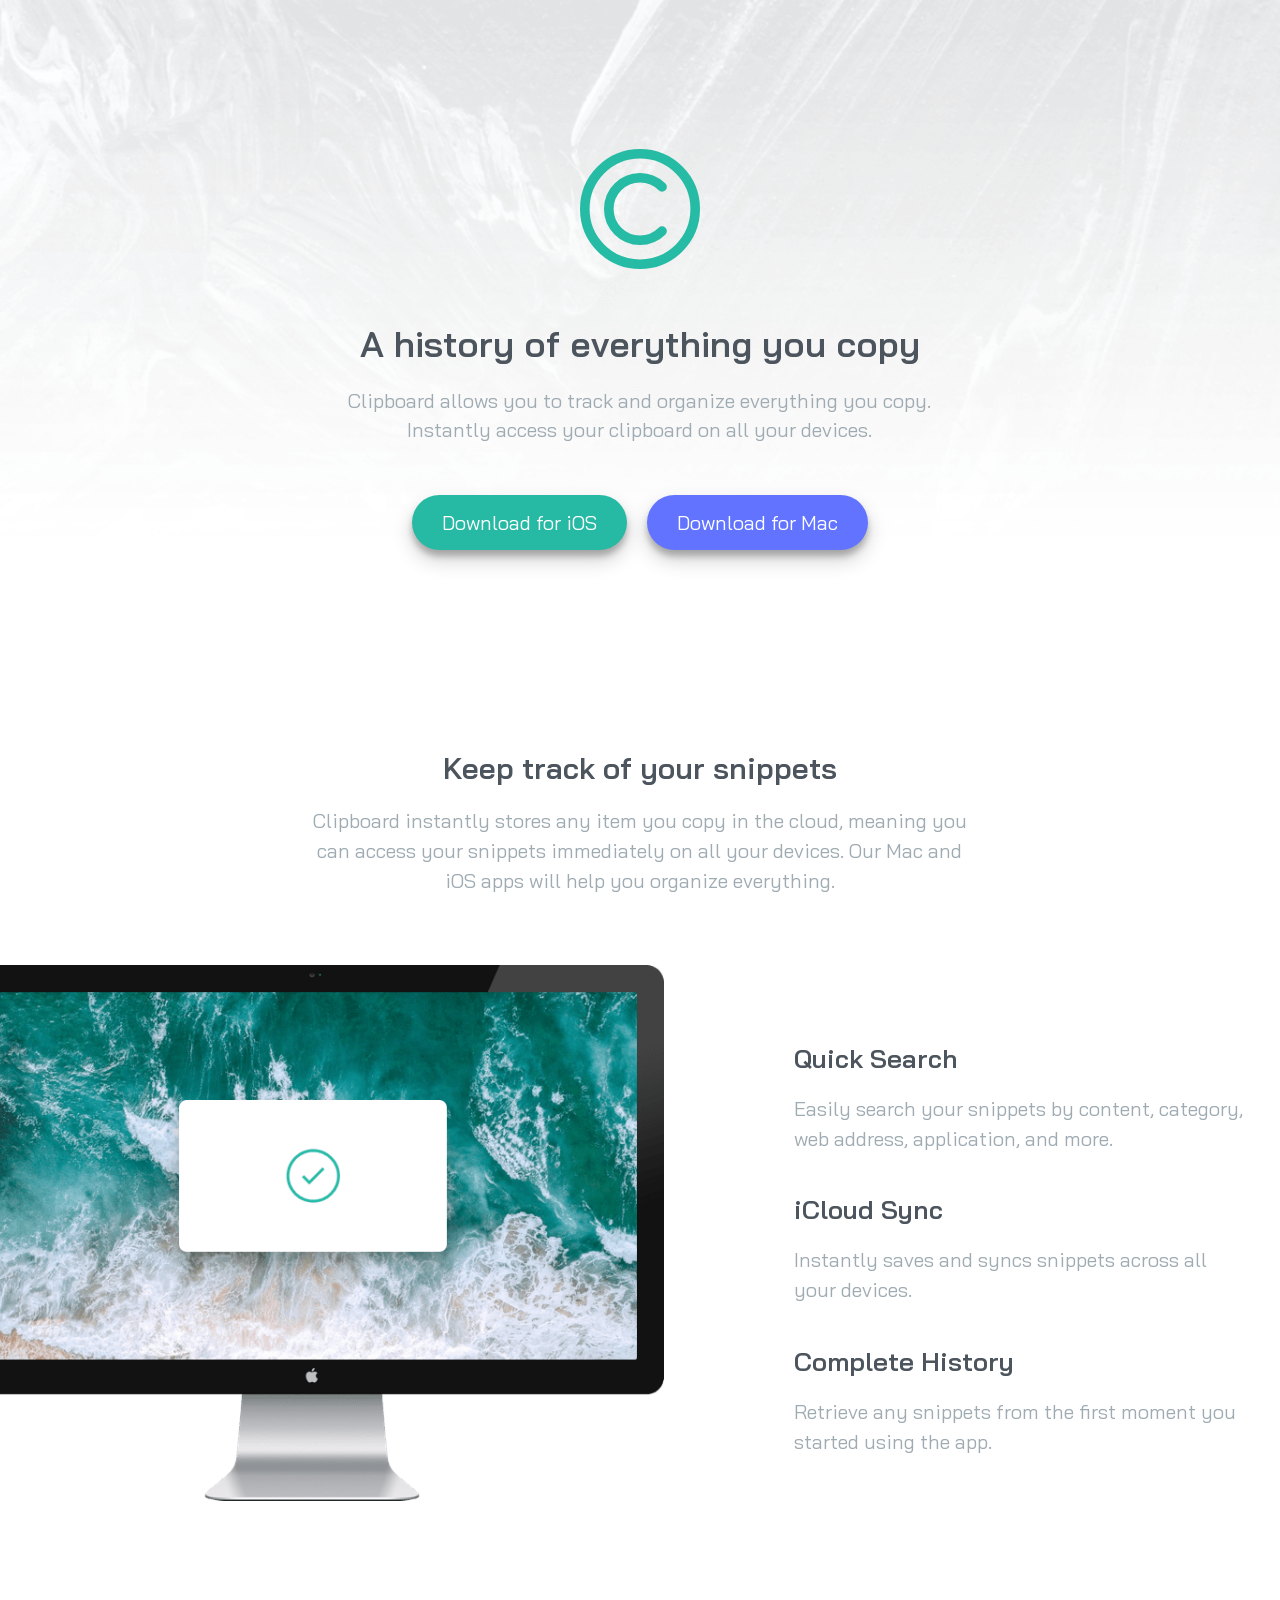
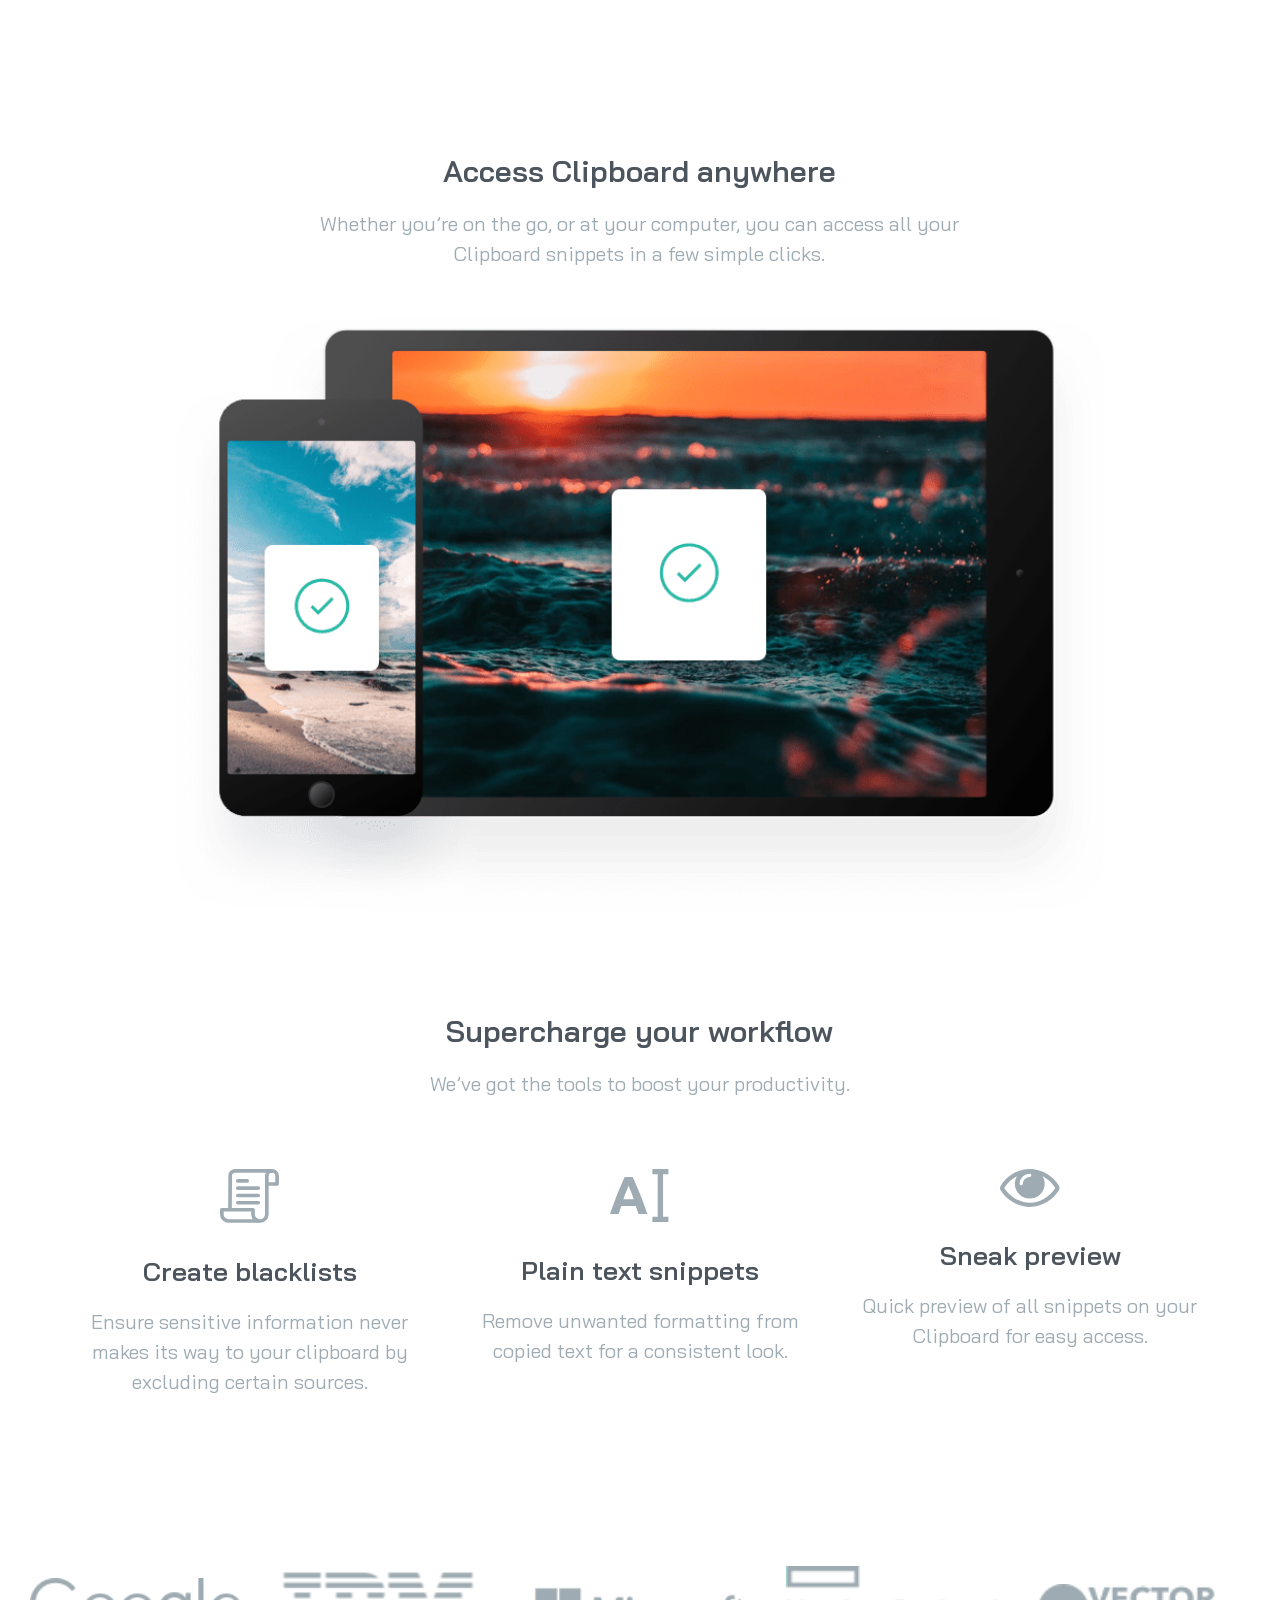
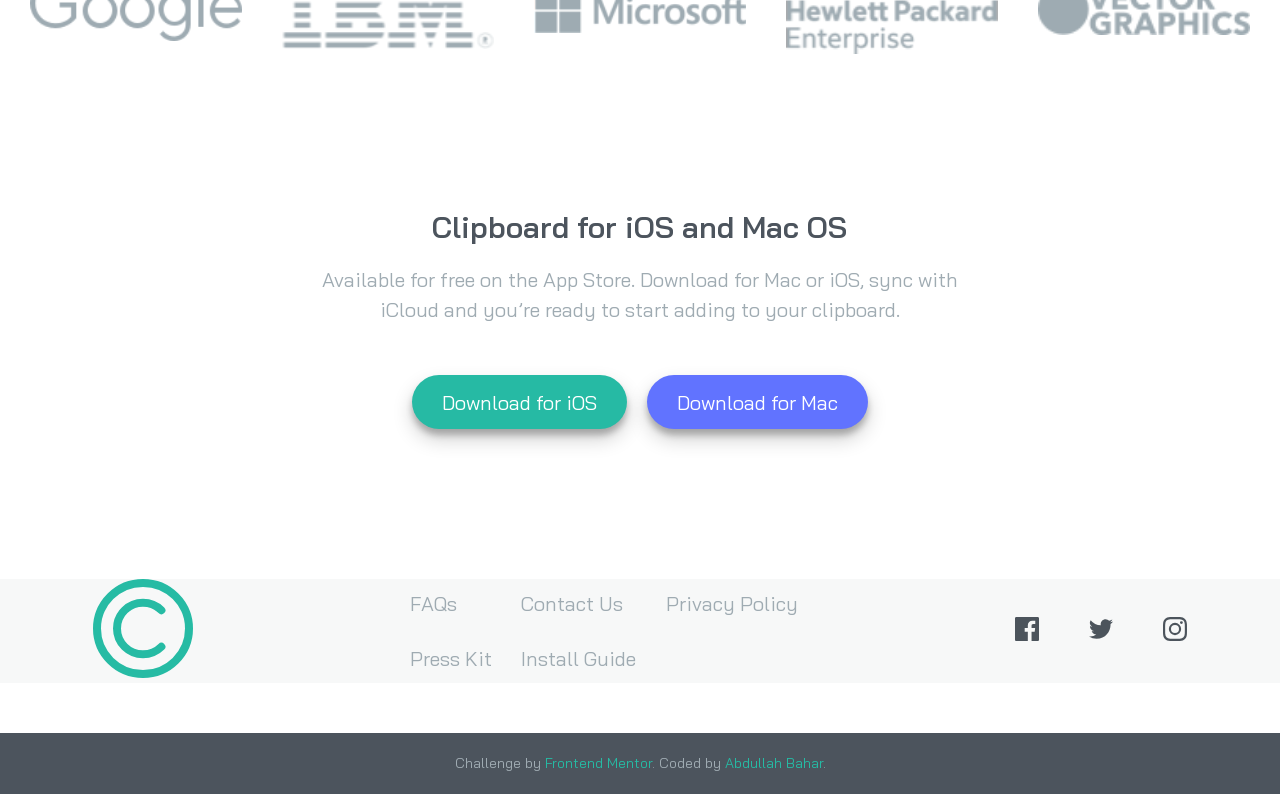
==== commit 14e9c8dd: "menu etiketi main olarak değiştirildi ve bunla alakalı gerekli css kodları düzenlendi. Vestibüler ra" ====
--- a/index.html
+++ b/index.html
@@ -45,8 +45,8 @@
 	<!-- Header End -->
 
 	<!-- Menu Start -->
-	<menu class="menu text-center">
-		<div class="container-menu">
+	<main class="main text-center">
+		<div class="container-main">
 			<div class="m-inline-auto container-small me-5">
 				<h2>Keep track of your snippets</h2>
 				<p>
@@ -55,11 +55,11 @@
 					devices. Our Mac and iOS apps will help you organize everything.
 				</p>
 			</div>
-			<div class="menu-content d-flex me-20">
-				<div class="menu-img">
+			<div class="main-content d-flex me-20">
+				<div class="main-img">
 					<img src="images/image-computer.png" alt="computer image">
 				</div>
-				<div class="menu-text d-flex container-small">
+				<div class="main-text d-flex container-small">
 					<div>
 						<h3>Quick Search</h3>
 						<p>Easily search your snippets by content, category, web address, application, and more.</p>
@@ -75,7 +75,7 @@
 				</div>
 			</div>
 		</div>
-	</menu>
+	</main>
 	<!-- Menu End -->
 
 	<!-- Section Access Start -->
@@ -88,7 +88,7 @@
 					snippets in a few simple clicks.
 				</p>
 			</div>
-			<div class="container-larg m-inline-auto">
+			<div class="container-large m-inline-auto">
 				<img src="images/image-devices.png" alt="devices image">
 			</div>
 		</div>
@@ -104,7 +104,7 @@
 					We’ve got the tools to boost your productivity.
 				</p>
 			</div>
-			<div class="d-flex container-larg m-inline-auto">
+			<div class="d-flex container-large m-inline-auto">
 				<div class="card">
 					<img class="me-3" src="images/icon/icon-blacklist.svg" alt="icon blacklist">
 					<h3>Create blacklists</h3>
@@ -128,8 +128,8 @@
 	<!-- Section workflow End -->
 
 	<!-- Brand Start -->
-	<section class="brand text-center me-15 container-larg m-inline-auto">
-		<div>
+	<section class="brand text-center me-15">
+		<div class="container-large m-inline-auto">
 			<div class="d-flex">
 				<a href="#" class="brand-item">
 					<img src="images/icon/logo-google.png" alt="google icon">
@@ -174,7 +174,7 @@
 		<div class="d-grid">
 			<div class="footer-logo m-inline-auto">
 				<a href="#">
-					<img src="images/logo/logo.svg" alt="logo">
+					<img src="images/logo/logo.svg" alt="footer logo">
 				</a>
 			</div>
 			<div>
--- a/css/style.css
+++ b/css/style.css
@@ -18,6 +18,7 @@
 	--gray-700: hsl(210, 10%, 33%);
 	--gray-500: hsl(201, 11%, 66%);
 	--white: hsl(0, 0%, 100%);
+	--Footer-background: hsl(201, 11%, 97%);
 
 	/* Breakpoints */
 	--bp-sm: 57.6rem;
@@ -97,10 +98,7 @@
 .me-10 {margin-block-end: 10rem;}
 .me-15 {margin-block-end: 15rem;}
 .me-20 {margin-block-end: 20rem;}
-
-.m-inline-auto {
-	margin-inline: auto;
-}
+.m-inline-auto {margin-inline: auto;}
 
 .text-center {
 	text-align: center;
@@ -111,7 +109,7 @@
 	padding-inline: 3rem;
 }
 
-.container-larg {
+.container-large {
 	padding-inline: 3rem;
 }
 
@@ -166,12 +164,12 @@
 
 /* =========== Menu =========== */
 
-.menu .menu-img img{
+.main .main-img img{
 	width: 70%;
 	padding-block-end: 5rem;
 }
 
-.menu .menu-content.d-flex {
+.main .main-content.d-flex {
 	align-items: center;
 }
 
@@ -210,6 +208,7 @@
 }
 
 .footer .footer-link a {
+	color: var(--gray-500);
 	transition: color .3s ease;
 }
 
@@ -226,7 +225,6 @@
 .footer-bottom .container-sm {
 	margin-block: 0;
 	padding-block-start: 2rem;
-	padding-inline: 4rem;
 }
 
 .footer-bottom .attribution {
@@ -241,12 +239,14 @@
 
 /* =========== Media Query =========== */
 
+/* =========== 375px =========== */
 @media screen and (min-width: 375px) {
 	.btn {
 		width: unset;
 	}
 }
 
+/* =========== 576px =========== */
 @media screen and (min-width: 576px) {
 	html {
 		font-size: 56.25%;
@@ -271,42 +271,48 @@
 	}
 }
 
+/* =========== 768px =========== */
 @media screen and (min-width: 768px) {
 	html {
 		font-size: 62.25%;
 	}
 }
 
+/* =========== 992px =========== */
 @media screen and (min-width: 992px) {
-	.container-larg {
-		max-width: 1200px;
-	}
-
-	.section-access .container-larg {
+	.container-large {
+		max-width: 1200px;	
+	}
+
+	.brand .container-large {
+		max-width: 1300px;
+	}
+
+	.section-access .container-large {
 		max-width: 992px;
 	}
 
 	/* Menu */
-	.container-menu .menu-content {
+	.container-main .main-content {
 		max-width: 1440px;
 	}
 
-	.menu .menu-content.d-flex {
+	.main .main-content.d-flex {
 		flex-direction: row;
 		gap: 6rem;
 	}
 
-	.menu .menu-content .menu-img {
+	.main .main-content .main-img {
 		flex-basis: 55%;
 	}
 
-	.menu .menu-content .menu-img img {
+	.main .main-content .main-img img {
 		width: 100%;
 		position: relative;
 		left: -4rem;
 	}
 
-	.menu .menu-content .menu-text.d-flex{
+	.main .main-content .main-text.d-flex{
 		flex-direction: column;
 		flex-basis: 40%;
 		text-align: start;
@@ -326,7 +332,8 @@
 
 	/* Footer */
 	.footer {
-		max-width: 1200px;
+		max-width: 1300px;
+		background: var(--Footer-background);
 	}
 
 	.footer .d-grid {
@@ -342,3 +349,16 @@
 		justify-items: start;
 	}
 }
+
+/* Cihaz ayarlarında animasyonu kapatan kimseler için animasyonları kapatma */
+@media screen and (prefers-reduced-motion: reduce) {
+	* {
+		/* Komple aniamsyon kapatma */
+		/* animation: none;
+		transition: none; */
+
+		/* Animasyonların yavaşlatılması öneriliyor */
+		animation-duration: 0.001ms !important;
+		transition-duration: 0.001ms !important;
+	}
+}
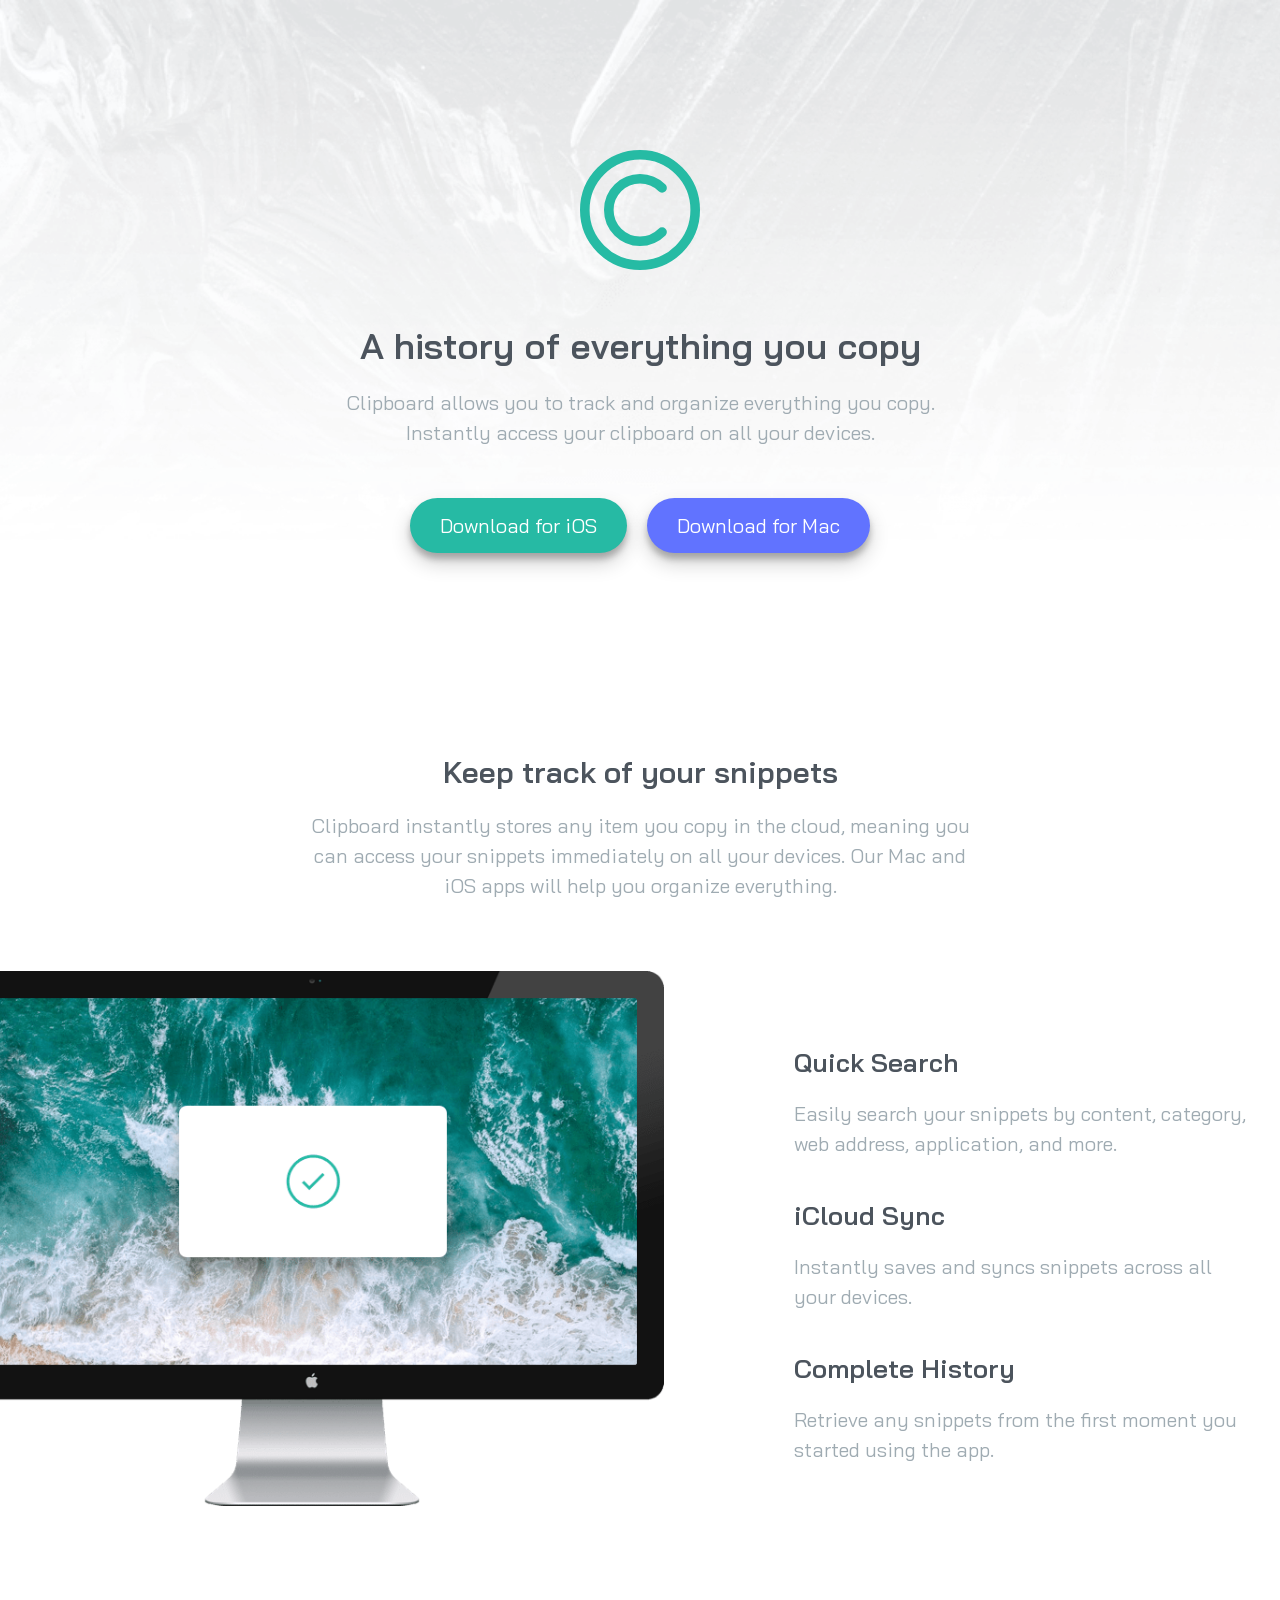
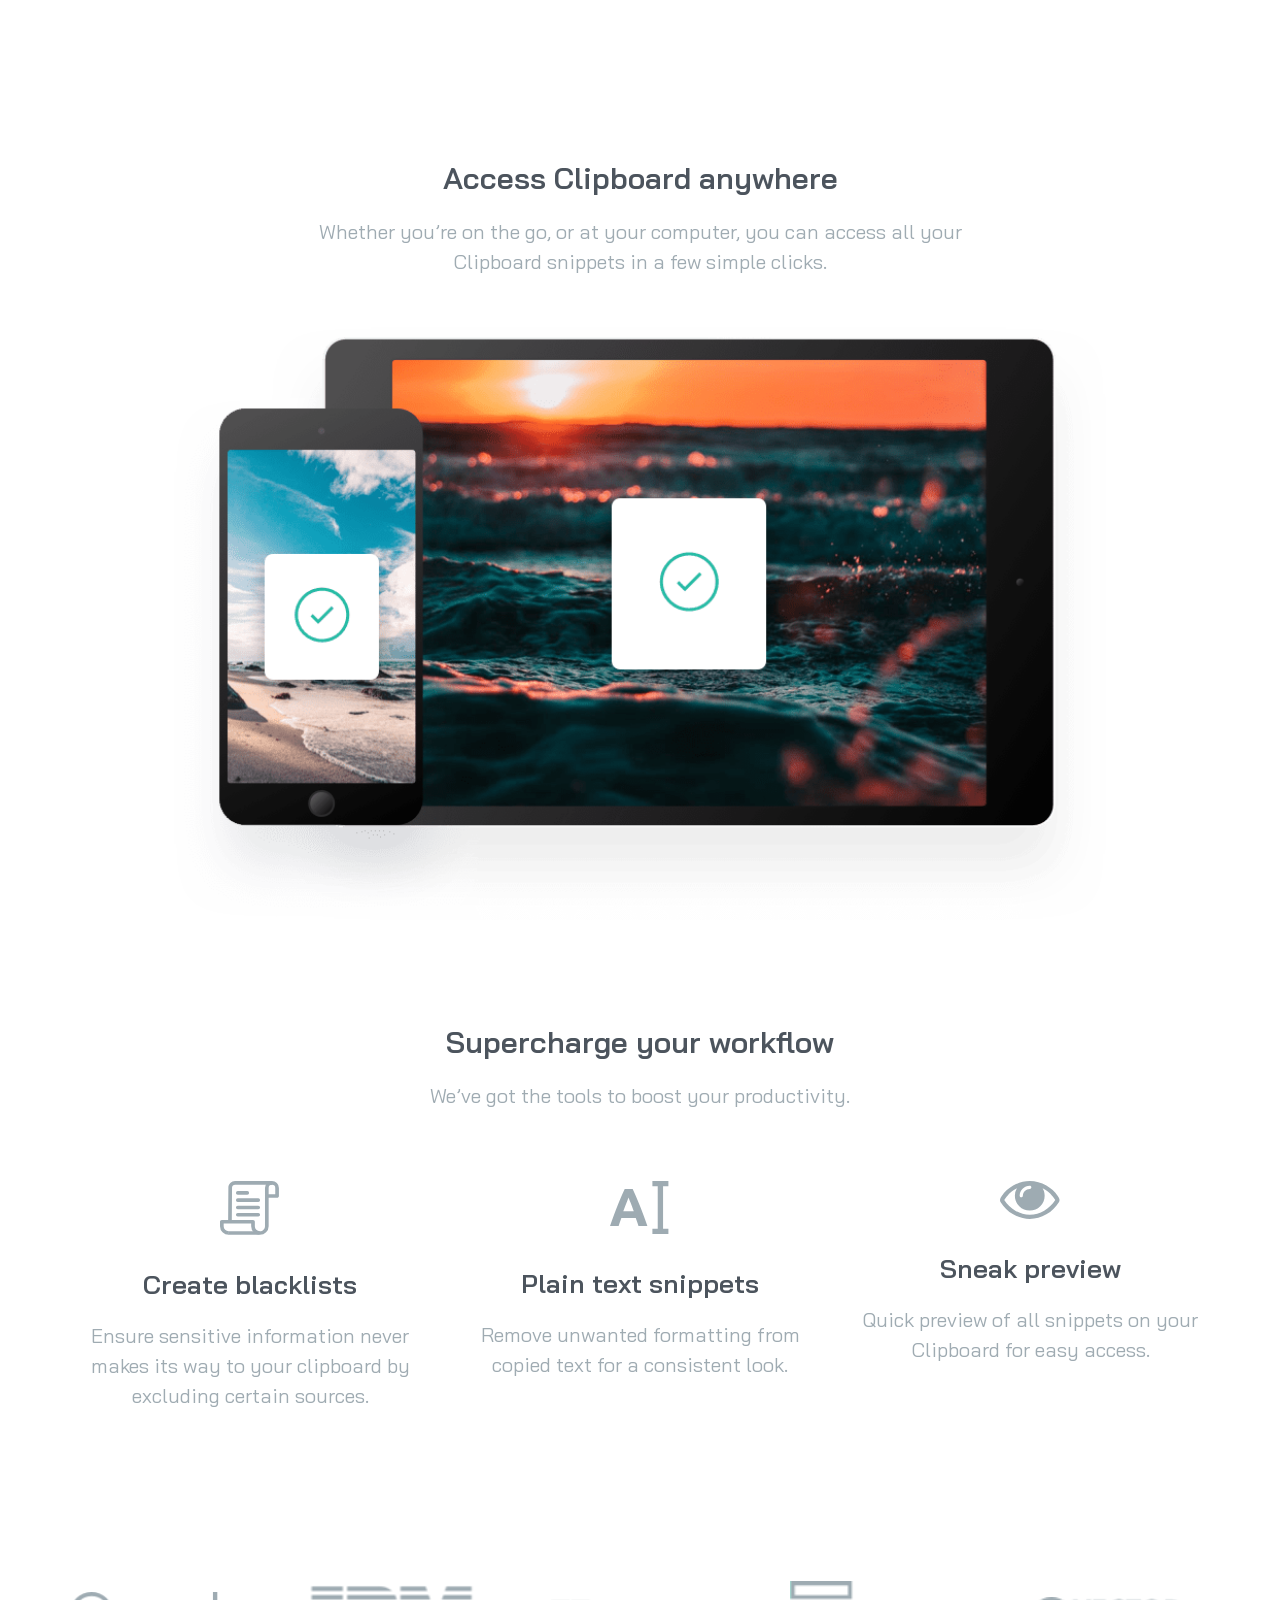
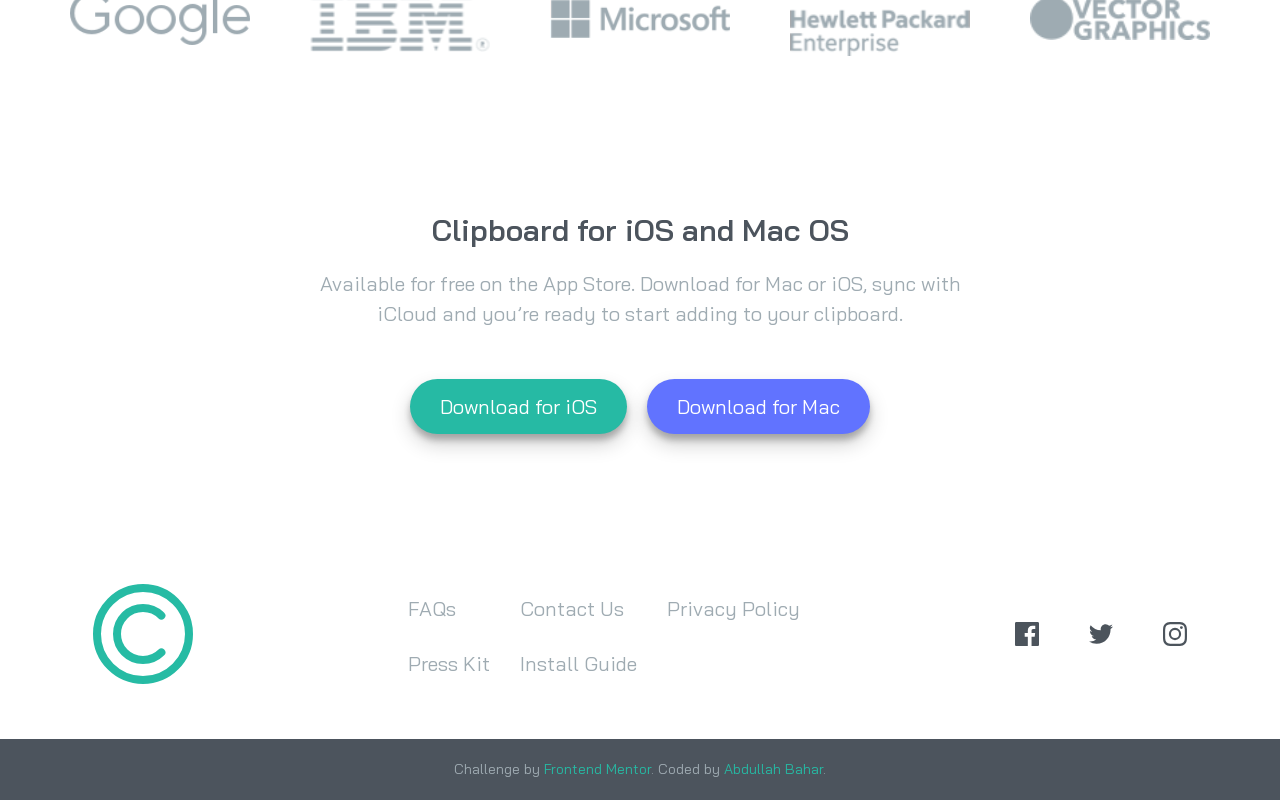
==== commit e1ea3625: "tüm px'ler rem cinsine dönüştürüldü" ====
--- a/index.html
+++ b/index.html
@@ -128,7 +128,7 @@
 	<!-- Section workflow End -->
 
 	<!-- Brand Start -->
-	<section class="brand text-center me-15">
+	<section class="brand me-15">
 		<div class="container-large m-inline-auto">
 			<div class="d-flex">
 				<a href="#" class="brand-item">
--- a/css/style.css
+++ b/css/style.css
@@ -18,21 +18,10 @@
 	--gray-700: hsl(210, 10%, 33%);
 	--gray-500: hsl(201, 11%, 66%);
 	--white: hsl(0, 0%, 100%);
-	--Footer-background: hsl(201, 11%, 97%);
-
-	/* Breakpoints */
-	--bp-sm: 57.6rem;
-	--bp-md: 76.8rem;
-	--bp-lg: 99.2rem;
-	--bp-xl: 120rem;
-	--bp-xxl: 140rem;
-
-	/* Container widths */
-	--container-sm: 54rem;
-	--container-md: 72rem;
-	--container-lg: 96rem;
-	--container-xl: 114rem;
-	--container-xxl: 132rem;
+
+	/* Shadow */
+	--btn-shadow: rgba(0, 0, 0, 0.19) 0px 10px 20px,
+		rgba(0, 0, 0, 0.23) 0px 6px 6px;
 }
 
 /* =========== Global Styles =========== */
@@ -105,7 +94,7 @@
 }
 
 .container-small {
-	max-width: var(--container-sm);
+	max-width: 54rem;
 	padding-inline: 3rem;
 }
 
@@ -133,8 +122,7 @@
 	color: var(--white);
 	padding: 1.5rem 6rem;
 	border-radius: 5rem;
-	box-shadow: rgba(0, 0, 0, 0.19) 0px 10px 20px,
-		rgba(0, 0, 0, 0.23) 0px 6px 6px;
+	box-shadow: var(--btn-shadow);
 	transition: all .3s ease-in-out;
 	width: 100%;
 }
@@ -186,12 +174,8 @@
 /* =========== Brand =========== */
 
 .brand .d-flex {
-	gap: 4rem;
+	gap: 6rem;
 	align-items: center;
-}
-
-.brand .brand-item {
-	width: 20rem;
 }
 
 /* =========== Footer =========== */
@@ -240,14 +224,14 @@
 /* =========== Media Query =========== */
 
 /* =========== 375px =========== */
-@media screen and (min-width: 375px) {
+@media screen and (min-width: 23.438rem) {
 	.btn {
 		width: unset;
 	}
 }
 
 /* =========== 576px =========== */
-@media screen and (min-width: 576px) {
+@media screen and (min-width: 36rem) {
 	html {
 		font-size: 56.25%;
 	}
@@ -257,7 +241,7 @@
 	}
 
 	.container-small {
-		max-width: var(--container-md);
+		max-width: 72rem;
 	}
 
 	.btn {
@@ -272,29 +256,26 @@
 }
 
 /* =========== 768px =========== */
-@media screen and (min-width: 768px) {
+@media screen and (min-width: 48rem) {
 	html {
-		font-size: 62.25%;
+		font-size: 62.5%;
 	}
 }
 
 /* =========== 992px =========== */
-@media screen and (min-width: 992px) {
+@media screen and (min-width: 62rem) {
+	/* Container */
 	.container-large {
-		max-width: 1200px;	
-	}
-
-	.brand .container-large {
-		max-width: 1300px;
+		max-width: 120rem;	
 	}
 
 	.section-access .container-large {
-		max-width: 992px;
+		max-width: 99.2rem;
 	}
 
 	/* Menu */
 	.container-main .main-content {
-		max-width: 1440px;
+		max-width: 144rem;
 	}
 
 	.main .main-content.d-flex {
@@ -332,8 +313,7 @@
 
 	/* Footer */
 	.footer {
-		max-width: 1300px;
-		background: var(--Footer-background);
+		max-width: 144rem;
 	}
 
 	.footer .d-grid {
@@ -358,7 +338,7 @@
 		transition: none; */
 
 		/* Animasyonların yavaşlatılması öneriliyor */
-		animation-duration: 0.001ms !important;
-		transition-duration: 0.001ms !important;
-	}
-}
+		animation-duration: 0.001ms;
+		transition-duration: 0.001ms;
+	}
+}
